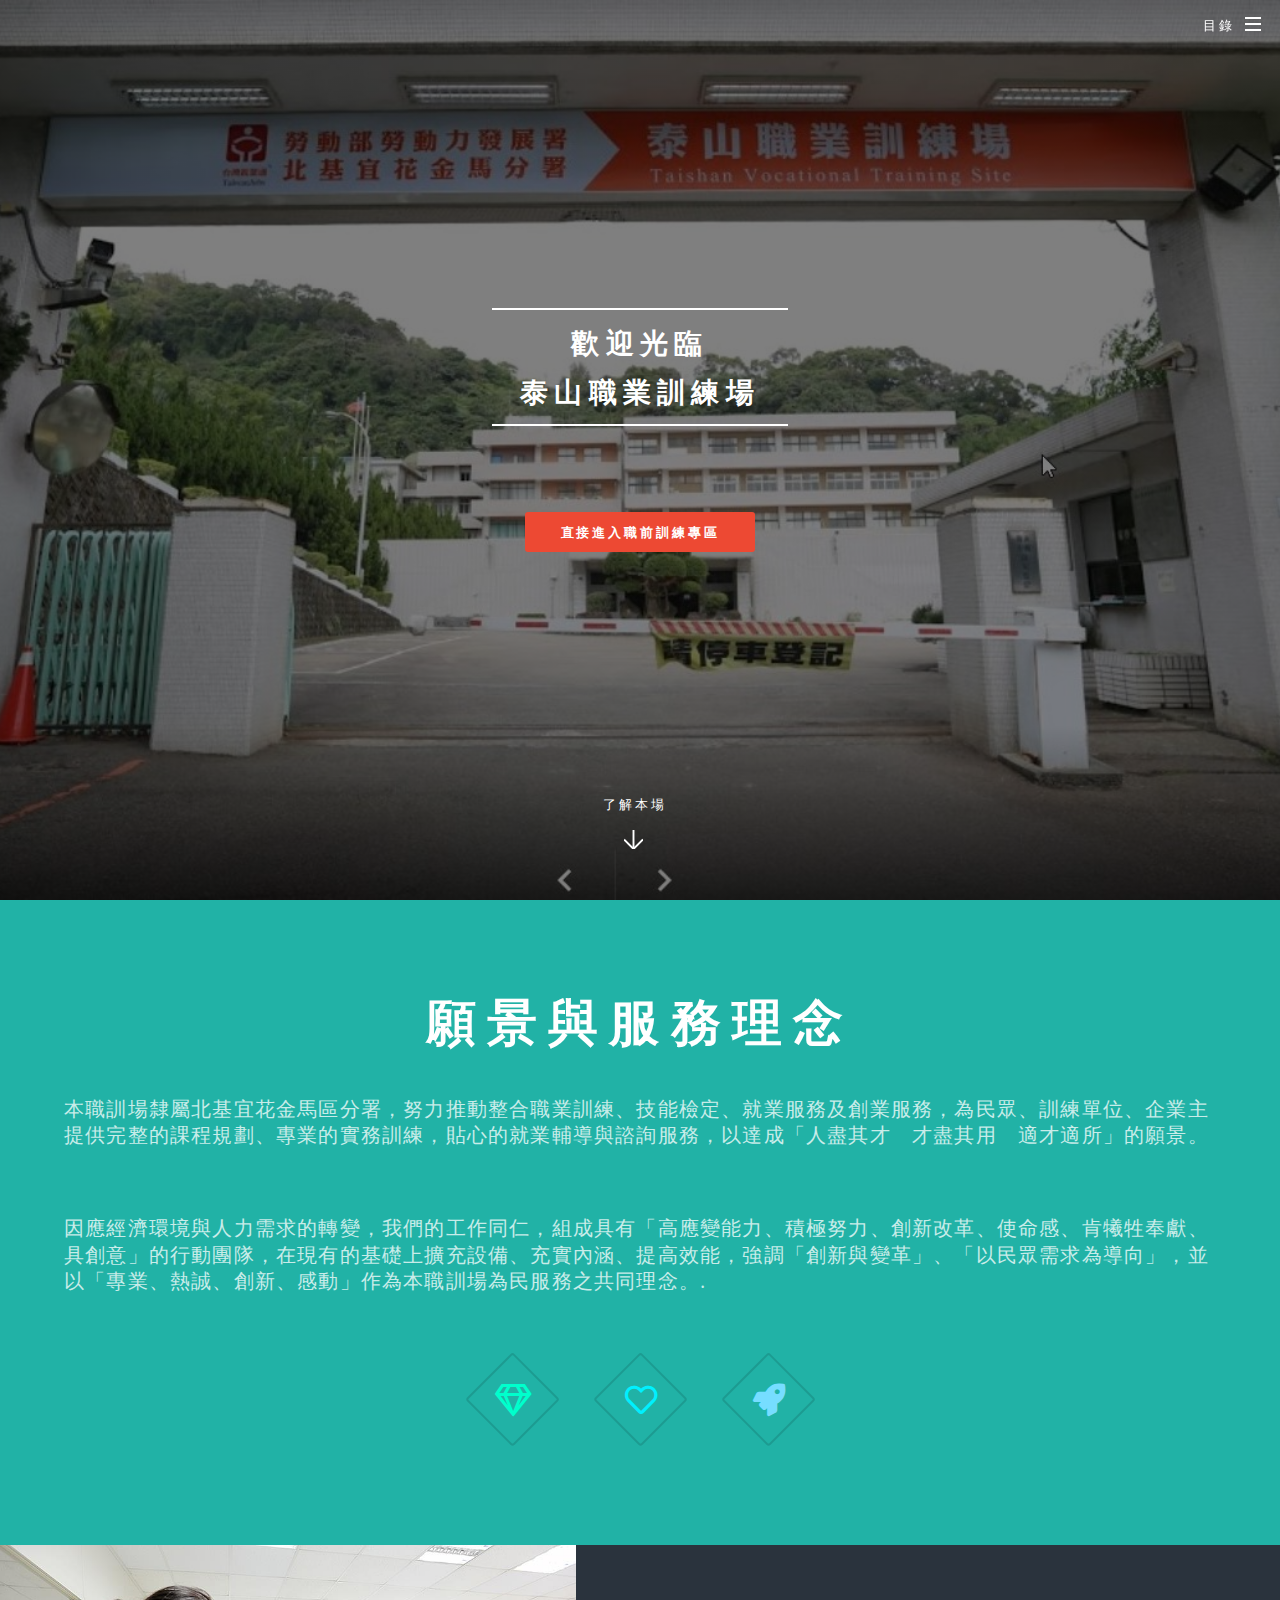
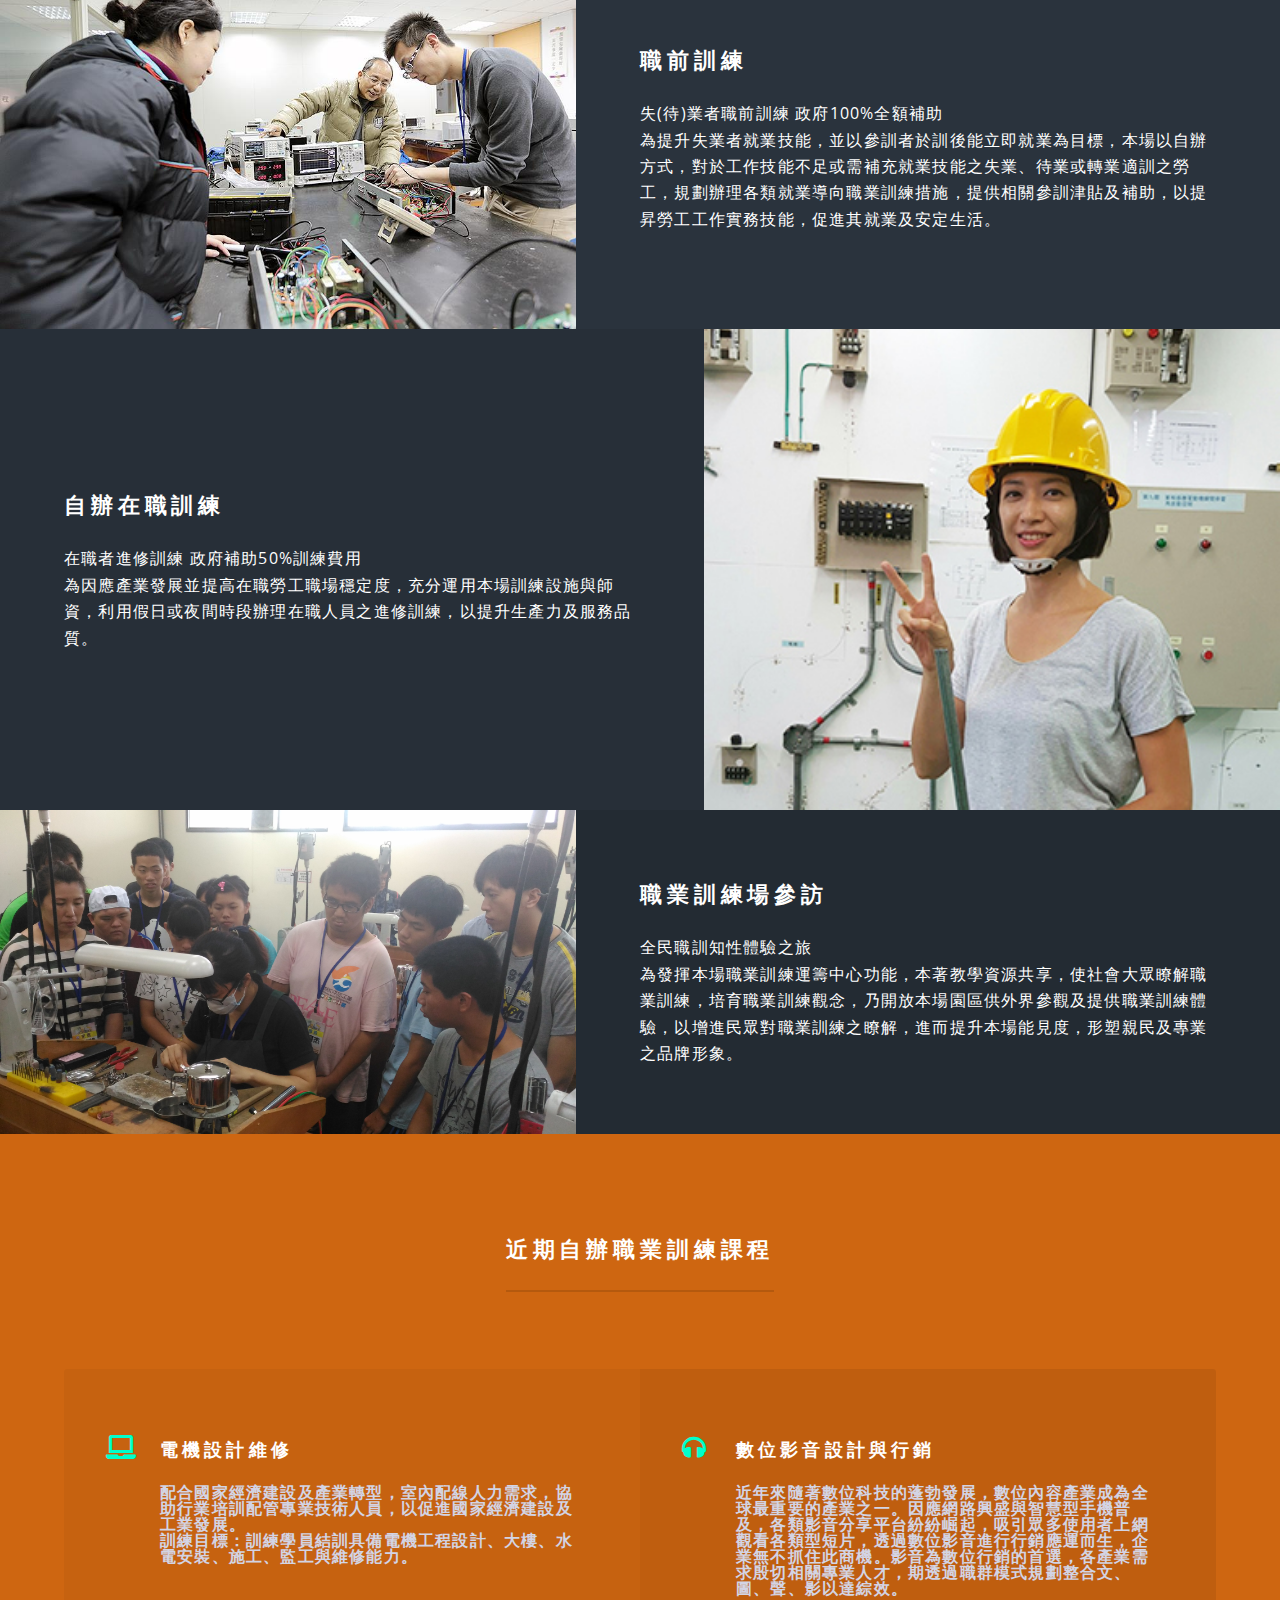
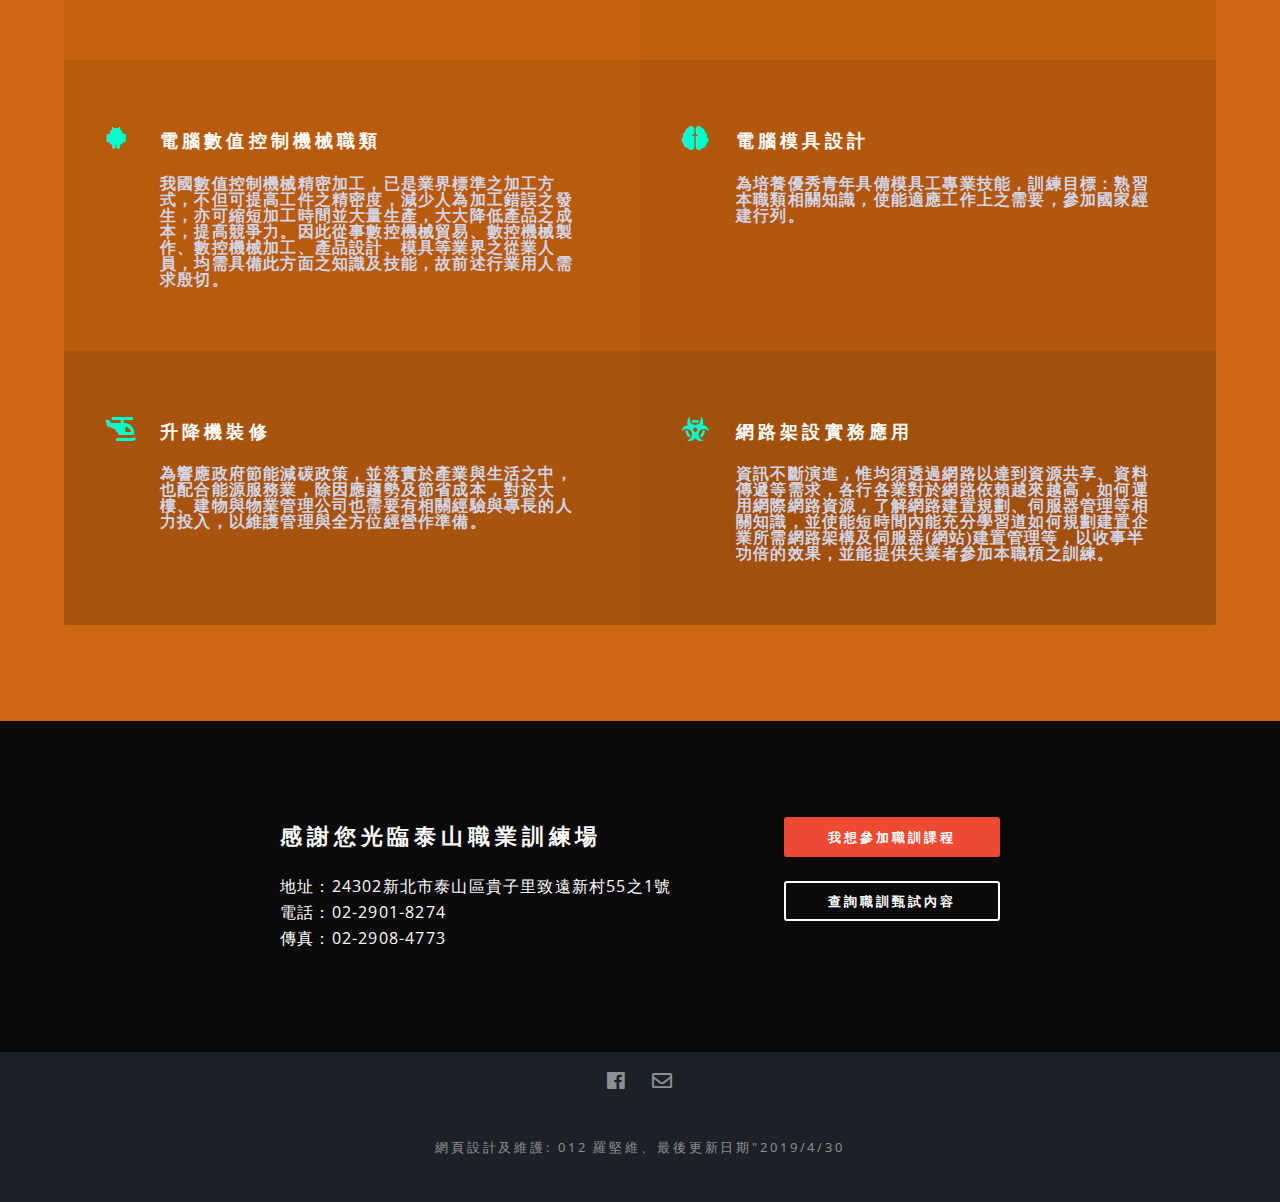
==== index.html @ 3478c95d "首次上傳" ====
<!DOCTYPE HTML>
<!--
	Spectral by HTML5 UP
	html5up.net | @ajlkn
	Free for personal and commercial use under the CCA 3.0 license (html5up.net/license)
-->
<html>
	<head>
		<title>泰山職業訓練場</title>
		<meta charset="utf-8" />
		<meta name="viewport" content="width=device-width, initial-scale=1, user-scalable=no" />
		<link rel="stylesheet" href="assets/css/main.css" />
		<noscript><link rel="stylesheet" href="assets/css/noscript.css" /></noscript>
	</head>
	<body class="landing is-preload">

		<!-- Page Wrapper -->
			<div id="page-wrapper">

				<!-- Header -->
					<header id="header" class="alt">
						
						<h1><a href="index.html"><img src="./images/home.ico" width="20px">回首頁</a></h1>
						<nav id="nav">
							<ul>
								<li class="special">
									<a href="#menu" class="menuToggle"><span>目錄</span></a>
									<div id="menu">
										<ul>
											<li><a href="index.html">回首頁</a></li>
											<li><a href="generic.html">職前訓練專區</a></li>
											<li><a href="generic1.html">在職訓練專區</a></li>
											<li><a href="generic2.html">甄選試題專區</a></li>
											<!--<li><a href="generic3.html">職業訓練場參訪</a></li>
											 
										    <li><a href="#">Log In</a></li>  -->
										</ul>
									</div>
								</li>
							</ul>
						</nav>
					</header>

				<!-- Banner -->
					<section id="banner">
						<div class="inner">
							<h2>歡迎光臨<br>泰山職業訓練場</h2>
							<p>      <br />
							<!-- site template freebie<br /> 
							crafted by <a href="http://html5up.net">HTML5 UP</a>.</p>-->
							<ul class="actions special">
								<li><a href="generic.html" class="button primary">直接進入職前訓練專區</a></li>
							</ul>
						</div>
						<a href="#one" class="more scrolly">了解本場</a>
					</section>

				<!-- One -->
					<section id="one" class="wrapper style1 special">
						<div class="inner">
							<header class="major">
								<h1 style="font-size: 50px">願景與服務理念</h1>
								<p style="text-align: left ;font-size: 20px">本職訓場隸屬北基宜花金馬區分署，努力推動整合職業訓練、技能檢定、就業服務及創業服務，為民眾、訓練單位、企業主提供完整的課程規劃、專業的實務訓練，貼心的就業輔導與諮詢服務，以達成「人盡其才　才盡其用　適才適所」的願景。</p><br>
								<p style="text-align: left;font-size: 20px">
								因應經濟環境與人力需求的轉變，我們的工作同仁，組成具有「高應變能力、積極努力、創新改革、使命感、肯犧牲奉獻、具創意」的行動團隊，在現有的基礎上擴充設備、充實內涵、提高效能，強調「創新與變革」、「以民眾需求為導向」，並以「專業、熱誠、創新、感動」作為本職訓場為民服務之共同理念。.</p>
							</header>
							<ul class="icons major">
								<li><span class="icon far fa-gem major style1"><span class="label">Lorem</span></span></li>
								<li><span class="icon far fa-heart major style2"><span class="label">Ipsum</span></span></li>
								<li><span class="icon fas fa-rocket major style3"><span class="label">Dolor</span></span></li>
							</ul>
						</div>
					</section>

				<!-- Two -->
					<section id="two" class="wrapper alt style2">
						<section class="spotlight">
							<div class="image"><img src="images/pic01.jpg" alt="" /></div><div class="content">
								<h2>職前訓練</h2>
								<p>失(待)業者職前訓練 政府100%全額補助<br>為提升失業者就業技能，並以參訓者於訓後能立即就業為目標，本場以自辦方式，對於工作技能不足或需補充就業技能之失業、待業或轉業適訓之勞工，規劃辦理各類就業導向職業訓練措施，提供相關參訓津貼及補助，以提昇勞工工作實務技能，促進其就業及安定生活。</p>
							</div>
						</section>
						<section class="spotlight">
							<div class="image"><img src="images/pic02.jpg"  alt="" /></div><div class="content">
								<h2>自辦在職訓練</h2>
								<p>在職者進修訓練 政府補助50%訓練費用<br>為因應產業發展並提高在職勞工職場穩定度，充分運用本場訓練設施與師資，利用假日或夜間時段辦理在職人員之進修訓練，以提升生產力及服務品質。</p>
							</div>
						</section>
						<section class="spotlight">
							<div class="image"><img src="images/pic03.jpg" alt="" /></div><div class="content">
								<h2>職業訓練場參訪</h2>
								<p>全民職訓知性體驗之旅<br>為發揮本場職業訓練運籌中心功能，本著教學資源共享，使社會大眾瞭解職業訓練，培育職業訓練觀念，乃開放本場園區供外界參觀及提供職業訓練體驗，以增進民眾對職業訓練之瞭解，進而提升本場能見度，形塑親民及專業之品牌形象。</p>
							</div>
						</section>
					</section>

				<!-- Three -->
					<section id="three" class="wrapper style3 special">
						<div class="inner">
							<header class="major">
								<h2>近期自辦職業訓練課程</h2>
								<!--<p></p>-->
							</header>
							<ul class="features">
								<li class="icon fas fa-laptop">
									<h3>電機設計維修</h3>
									<p>配合國家經濟建設及產業轉型，室內配線人力需求，協助行業培訓配管專業技術人員，以促進國家經濟建設及工業發展。<br>訓練目標：訓練學員結訓具備電機工程設計、大樓、水電安裝、施工、監工與維修能力。</p>
								</li>
								<li class="icon fas fa-headphones">
									<h3>數位影音設計與行銷</h3>
									<p>近年來隨著數位科技的蓬勃發展，數位內容產業成為全球最重要的產業之一。因應網路興盛與智慧型手機普及，各類影音分享平台紛紛崛起，吸引眾多使用者上網觀看各類型短片，透過數位影音進行行銷應運而生，企業無不抓住此商機。影音為數位行銷的首選，各產業需求殷切相關專業人才，期透過職群模式規劃整合文、圖、聲、影以達綜效。</p>
								</li>
								<li class="icon fas fa-android">
									<h3>電腦數值控制機械職類</h3>
									<p>我國數值控制機械精密加工，已是業界標準之加工方式，不但可提高工件之精密度，減少人為加工錯誤之發生，亦可縮短加工時間並大量生產，大大降低產品之成本，提高競爭力。因此從事數控機械貿易、數控機械製作、數控機械加工、產品設計、模具等業界之從業人員，均需具備此方面之知識及技能，故前述行業用人需求殷切。</p>
								</li>
								<li class="icon fas fa-brain">
									<h3>電腦模具設計</h3>
									<p>為培養優秀青年具備模具工專業技能，訓練目標：熟習本職類相關知識，使能適應工作上之需要，參加國家經建行列。</p>
								</li>
								<li class="icon fa fa-helicopter">
									<h3>升降機裝修</h3>
									<p>為響應政府節能減碳政策，並落實於產業與生活之中，也配合能源服務業，除因應趨勢及節省成本，對於大樓、建物與物業管理公司也需要有相關經驗與專長的人力投入，以維護管理與全方位經營作準備。</p>
								</li>
								<li class="icon fa fa-biohazard">
									<h3>網路架設實務應用</h3>
									<p>資訊不斷演進，惟均須透過網路以達到資源共享、資料傳遞等需求，各行各業對於網路依賴越來越高，如何運用網際網路資源，了解網路建置規劃、伺服器管理等相關知識，並使能短時間內能充分學習道如何規劃建置企業所需網路架構及伺服器(網站)建置管理等，以收事半功倍的效果，並能提供失業者參加本職頪之訓練。</p>							
								</li>
							</ul>
						</div>
					</section>

				<!-- CTA -->
					<section id="cta" class="wrapper style4">
						<div class="inner">
							<header>
								<h2>感謝您光臨泰山職業訓練場</h2>
								<p>地址：24302新北市泰山區貴子里致遠新村55之1號
									<BR>電話：02-2901-8274
									<BR>傳真：02-2908-4773</p>
							</header>
							<ul class="actions stacked">
								<li><a href="generic.html" class="button fit primary">我想參加職訓課程</a></li>
								<li><a href="generic1.html" class="button fit">查詢職訓甄試內容</a></li>
							</ul>
						</div>
					</section>

				<!-- Footer -->
					<footer id="footer">
						<ul class="icons">
							
							<li><a href="https://www.facebook.com/tsvts/" class="icon fab fa-facebook"><span class="label">Facebook</span></a></li>
						<!--
							<li><a href="#" class="icon fab fa-twitter"><span class="label">Twitter</span></a></li>
							<li><a href="#" class="icon fab fa-instagram"><span class="label">Instagram</span></a></li>
							<li><a href="#" class="icon fab fa-dribbble"><span class="label">Dribbble</span></a></li>
						 -->
						 	<li><a href="#" class="icon far fa-envelope"><span class="label">Email</span></a></li>
						</ul>
						<ul class="copyright">
							<li>網頁設計及維護: 012 羅堅維、最後更新日期"2019/4/30</a></li>
						</ul>
					</footer>

			</div>

		<!-- Scripts -->
			<script src="assets/js/jquery.min.js"></script>
			<script src="assets/js/jquery.scrollex.min.js"></script>
			<script src="assets/js/jquery.scrolly.min.js"></script>
			<script src="assets/js/browser.min.js"></script>
			<script src="assets/js/breakpoints.min.js"></script>
			<script src="assets/js/util.js"></script>
			<script src="assets/js/main.js"></script>

	</body>
</html>
---- assets/css/main.css ----
@import url(font-awesome.min.css);
@import url("https://fonts.googleapis.com/css?family=Open+Sans:400,400italic,600,600italic,800,800italic");

/*
	Spectral by HTML5 UP
	html5up.net | @ajlkn
	Free for personal and commercial use under the CCA 3.0 license (html5up.net/license)
*/

html, body, div, span, applet, object,
iframe, h1, h2, h3, h4, h5, h6, p, blockquote,
pre, a, abbr, acronym, address, big, cite,
code, del, dfn, em, img, ins, kbd, q, s, samp,
small, strike, strong, sub, sup, tt, var, b,
u, i, center, dl, dt, dd, ol, ul, li, fieldset,
form, label, legend, table, caption, tbody,
tfoot, thead, tr, th, td, article, aside,
canvas, details, embed, figure, figcaption,
footer, header, hgroup, menu, nav, output, ruby,
section, summary, time, mark, audio, video {
	margin: 0;
	padding: 0;
	border: 0;
	font-size: 100%;
	font: inherit;
	vertical-align: baseline;}

article, aside, details, figcaption, figure,
footer, header, hgroup, menu, nav, section {
	display: block;}

body {
	line-height: 1;
}

ol, ul {
	list-style: none;
}

blockquote, q {
	quotes: none;
}

	blockquote:before, blockquote:after, q:before, q:after {
		content: '';
		content: none;
	}

table {
	border-collapse: collapse;
	border-spacing: 0;
}

body {
	-webkit-text-size-adjust: none;
}

mark {
	background-color: transparent;
	color: inherit;
}

input::-moz-focus-inner {
	border: 0;
	padding: 0;
}

input, select, textarea {
	-moz-appearance: none;
	-webkit-appearance: none;
	-ms-appearance: none;
	appearance: none;
}

/* Basic */

	@-ms-viewport {
		width: device-width;
	}

	html {
		box-sizing: border-box;
	}

	*, *:before, *:after {
		box-sizing: inherit;
	}

	body {
		background: #0a0a0a;
	}

		body.is-preload *, body.is-preload *:before, body.is-preload *:after {
			-moz-animation: none !important;
			-webkit-animation: none !important;
			-ms-animation: none !important;
			animation: none !important;
			-moz-transition: none !important;
			-webkit-transition: none !important;
			-ms-transition: none !important;
			transition: none !important;
		}

	body, input, select, textarea {
		color: #fff;
		font-family: "Open Sans", Helvetica, sans-serif;
		font-size: 15pt;
		font-weight: 400;
		letter-spacing: 0.075em;
		line-height: 1.65em;
	}

		@media screen and (max-width: 1680px) {

			body, input, select, textarea {
				font-size: 13pt;
			}

		}

		@media screen and (max-width: 1280px) {

			body, input, select, textarea {
				font-size: 12pt;
			}

		}

		@media screen and (max-width: 736px) {

			body, input, select, textarea {
				font-size: 11pt;
				letter-spacing: 0.0375em;
			}

		}

	a {
		-moz-transition: color 0.2s ease, border-bottom-color 0.2s ease;
		-webkit-transition: color 0.2s ease, border-bottom-color 0.2s ease;
		-ms-transition: color 0.2s ease, border-bottom-color 0.2s ease;
		transition: color 0.2s ease, border-bottom-color 0.2s ease;
		border-bottom: dotted 1px;
		color: inherit;
		text-decoration: none;
	}

		a:hover {
			border-bottom-color: transparent;
		}

	strong, b {
		color: #fff;
		font-weight: 600;
	}

	em, i {
		font-style: italic;
	}

	p {
		margin: 0 0 2em 0;
	}

	h1, h2, h3, h4, h5, h6 {
		color: #fff;
		font-weight: 800;
		letter-spacing: 0.225em;
		line-height: 1em;
		margin: 0 0 1em 0;
		text-transform: uppercase;
	}

		h1 a, h2 a, h3 a, h4 a, h5 a, h6 a {
			color: inherit;
			text-decoration: none;
		}

	h2 {
		font-size: 1.35em;
		line-height: 1.75em;
	}

		@media screen and (max-width: 736px) {

			h2 {
				font-size: 1.1em;
				line-height: 1.65em;
			}

		}

	h3 {
		font-size: 1.15em;
		line-height: 1.75em;
	}

		@media screen and (max-width: 736px) {

			h3 {
				font-size: 1em;
				line-height: 1.65em;
			}

		}

	h4 {
		font-size: 1em;
		line-height: 1.5em;
	}

	h5 {
		font-size: 0.8em;
		line-height: 1.5em;
	}

	h6 {
		font-size: 0.7em;
		line-height: 1.5em;
	}

	sub {
		font-size: 0.8em;
		position: relative;
		top: 0.5em;
	}

	sup {
		font-size: 0.8em;
		position: relative;
		top: -0.5em;
	}

	hr {
		border: 0;
		border-bottom: solid 2px #fff;
		margin: 3em 0;
	}

		hr.major {
			margin: 4.5em 0;
		}

	blockquote {
		border-left: solid 4px #fff;
		font-style: italic;
		margin: 0 0 2em 0;
		padding: 0.5em 0 0.5em 2em;
	}

	code {
		background: rgba(144, 144, 144, 0.25);
		border-radius: 3px;
		font-family: "Courier New", monospace;
		font-size: 0.9em;
		letter-spacing: 0;
		margin: 0 0.25em;
		padding: 0.25em 0.65em;
	}

	pre {
		-webkit-overflow-scrolling: touch;
		font-family: "Courier New", monospace;
		font-size: 0.9em;
		margin: 0 0 2em 0;
	}

		pre code {
			display: block;
			line-height: 1.75em;
			padding: 1em 1.5em;
			overflow-x: auto;
		}

	.align-left {
		text-align: left;
	}

	.align-center {
		text-align: center;
	}

	.align-right {
		text-align: right;
	}

/* Row */

	.row {
		display: flex;
		flex-wrap: wrap;
		box-sizing: border-box;
		align-items: stretch;
	}

		.row > * {
			box-sizing: border-box;
		}

		.row.gtr-uniform > * > :last-child {
			margin-bottom: 0;
		}

		.row.aln-left {
			justify-content: flex-start;
		}

		.row.aln-center {
			justify-content: center;
		}

		.row.aln-right {
			justify-content: flex-end;
		}

		.row.aln-top {
			align-items: flex-start;
		}

		.row.aln-middle {
			align-items: center;
		}

		.row.aln-bottom {
			align-items: flex-end;
		}

		.row > .imp {
			order: -1;
		}

		.row > .col-1 {
			width: 8.3333333333%;
		}

		.row > .off-1 {
			margin-left: 8.3333333333%;
		}

		.row > .col-2 {
			width: 16.6666666667%;
		}

		.row > .off-2 {
			margin-left: 16.6666666667%;
		}

		.row > .col-3 {
			width: 25%;
		}

		.row > .off-3 {
			margin-left: 25%;
		}

		.row > .col-4 {
			width: 33.3333333333%;
		}

		.row > .off-4 {
			margin-left: 33.3333333333%;
		}

		.row > .col-5 {
			width: 41.6666666667%;
		}

		.row > .off-5 {
			margin-left: 41.6666666667%;
		}

		.row > .col-6 {
			width: 50%;
		}

		.row > .off-6 {
			margin-left: 50%;
		}

		.row > .col-7 {
			width: 58.3333333333%;
		}

		.row > .off-7 {
			margin-left: 58.3333333333%;
		}

		.row > .col-8 {
			width: 66.6666666667%;
		}

		.row > .off-8 {
			margin-left: 66.6666666667%;
		}

		.row > .col-9 {
			width: 75%;
		}

		.row > .off-9 {
			margin-left: 75%;
		}

		.row > .col-10 {
			width: 83.3333333333%;
		}

		.row > .off-10 {
			margin-left: 83.3333333333%;
		}

		.row > .col-11 {
			width: 91.6666666667%;
		}

		.row > .off-11 {
			margin-left: 91.6666666667%;
		}

		.row > .col-12 {
			width: 100%;
		}

		.row > .off-12 {
			margin-left: 100%;
		}

		.row.gtr-0 {
			margin-top: 0;
			margin-left: 0em;
		}

			.row.gtr-0 > * {
				padding: 0 0 0 0em;
			}

			.row.gtr-0.gtr-uniform {
				margin-top: 0em;
			}

				.row.gtr-0.gtr-uniform > * {
					padding-top: 0em;
				}

		.row.gtr-25 {
			margin-top: 0;
			margin-left: -0.375em;
		}

			.row.gtr-25 > * {
				padding: 0 0 0 0.375em;
			}

			.row.gtr-25.gtr-uniform {
				margin-top: -0.375em;
			}

				.row.gtr-25.gtr-uniform > * {
					padding-top: 0.375em;
				}

		.row.gtr-50 {
			margin-top: 0;
			margin-left: -0.75em;
		}

			.row.gtr-50 > * {
				padding: 0 0 0 0.75em;
			}

			.row.gtr-50.gtr-uniform {
				margin-top: -0.75em;
			}

				.row.gtr-50.gtr-uniform > * {
					padding-top: 0.75em;
				}

		.row {
			margin-top: 0;
			margin-left: -1.5em;
		}

			.row > * {
				padding: 0 0 0 1.5em;
			}

			.row.gtr-uniform {
				margin-top: -1.5em;
			}

				.row.gtr-uniform > * {
					padding-top: 1.5em;
				}

		.row.gtr-150 {
			margin-top: 0;
			margin-left: -2.25em;
		}

			.row.gtr-150 > * {
				padding: 0 0 0 2.25em;
			}

			.row.gtr-150.gtr-uniform {
				margin-top: -2.25em;
			}

				.row.gtr-150.gtr-uniform > * {
					padding-top: 2.25em;
				}

		.row.gtr-200 {
			margin-top: 0;
			margin-left: -3em;
		}

			.row.gtr-200 > * {
				padding: 0 0 0 3em;
			}

			.row.gtr-200.gtr-uniform {
				margin-top: -3em;
			}

				.row.gtr-200.gtr-uniform > * {
					padding-top: 3em;
				}

		@media screen and (max-width: 1680px) {

			.row {
				display: flex;
				flex-wrap: wrap;
				box-sizing: border-box;
				align-items: stretch;
			}

				.row > * {
					box-sizing: border-box;
				}

				.row.gtr-uniform > * > :last-child {
					margin-bottom: 0;
				}

				.row.aln-left {
					justify-content: flex-start;
				}

				.row.aln-center {
					justify-content: center;
				}

				.row.aln-right {
					justify-content: flex-end;
				}

				.row.aln-top {
					align-items: flex-start;
				}

				.row.aln-middle {
					align-items: center;
				}

				.row.aln-bottom {
					align-items: flex-end;
				}

				.row > .imp-xlarge {
					order: -1;
				}

				.row > .col-1-xlarge {
					width: 8.3333333333%;
				}

				.row > .off-1-xlarge {
					margin-left: 8.3333333333%;
				}

				.row > .col-2-xlarge {
					width: 16.6666666667%;
				}

				.row > .off-2-xlarge {
					margin-left: 16.6666666667%;
				}

				.row > .col-3-xlarge {
					width: 25%;
				}

				.row > .off-3-xlarge {
					margin-left: 25%;
				}

				.row > .col-4-xlarge {
					width: 33.3333333333%;
				}

				.row > .off-4-xlarge {
					margin-left: 33.3333333333%;
				}

				.row > .col-5-xlarge {
					width: 41.6666666667%;
				}

				.row > .off-5-xlarge {
					margin-left: 41.6666666667%;
				}

				.row > .col-6-xlarge {
					width: 50%;
				}

				.row > .off-6-xlarge {
					margin-left: 50%;
				}

				.row > .col-7-xlarge {
					width: 58.3333333333%;
				}

				.row > .off-7-xlarge {
					margin-left: 58.3333333333%;
				}

				.row > .col-8-xlarge {
					width: 66.6666666667%;
				}

				.row > .off-8-xlarge {
					margin-left: 66.6666666667%;
				}

				.row > .col-9-xlarge {
					width: 75%;
				}

				.row > .off-9-xlarge {
					margin-left: 75%;
				}

				.row > .col-10-xlarge {
					width: 83.3333333333%;
				}

				.row > .off-10-xlarge {
					margin-left: 83.3333333333%;
				}

				.row > .col-11-xlarge {
					width: 91.6666666667%;
				}

				.row > .off-11-xlarge {
					margin-left: 91.6666666667%;
				}

				.row > .col-12-xlarge {
					width: 100%;
				}

				.row > .off-12-xlarge {
					margin-left: 100%;
				}

				.row.gtr-0 {
					margin-top: 0;
					margin-left: 0em;
				}

					.row.gtr-0 > * {
						padding: 0 0 0 0em;
					}

					.row.gtr-0.gtr-uniform {
						margin-top: 0em;
					}

						.row.gtr-0.gtr-uniform > * {
							padding-top: 0em;
						}

				.row.gtr-25 {
					margin-top: 0;
					margin-left: -0.375em;
				}

					.row.gtr-25 > * {
						padding: 0 0 0 0.375em;
					}

					.row.gtr-25.gtr-uniform {
						margin-top: -0.375em;
					}

						.row.gtr-25.gtr-uniform > * {
							padding-top: 0.375em;
						}

				.row.gtr-50 {
					margin-top: 0;
					margin-left: -0.75em;
				}

					.row.gtr-50 > * {
						padding: 0 0 0 0.75em;
					}

					.row.gtr-50.gtr-uniform {
						margin-top: -0.75em;
					}

						.row.gtr-50.gtr-uniform > * {
							padding-top: 0.75em;
						}

				.row {
					margin-top: 0;
					margin-left: -1.5em;
				}

					.row > * {
						padding: 0 0 0 1.5em;
					}

					.row.gtr-uniform {
						margin-top: -1.5em;
					}

						.row.gtr-uniform > * {
							padding-top: 1.5em;
						}

				.row.gtr-150 {
					margin-top: 0;
					margin-left: -2.25em;
				}

					.row.gtr-150 > * {
						padding: 0 0 0 2.25em;
					}

					.row.gtr-150.gtr-uniform {
						margin-top: -2.25em;
					}

						.row.gtr-150.gtr-uniform > * {
							padding-top: 2.25em;
						}

				.row.gtr-200 {
					margin-top: 0;
					margin-left: -3em;
				}

					.row.gtr-200 > * {
						padding: 0 0 0 3em;
					}

					.row.gtr-200.gtr-uniform {
						margin-top: -3em;
					}

						.row.gtr-200.gtr-uniform > * {
							padding-top: 3em;
						}

		}

		@media screen and (max-width: 1280px) {

			.row {
				display: flex;
				flex-wrap: wrap;
				box-sizing: border-box;
				align-items: stretch;
			}

				.row > * {
					box-sizing: border-box;
				}

				.row.gtr-uniform > * > :last-child {
					margin-bottom: 0;
				}

				.row.aln-left {
					justify-content: flex-start;
				}

				.row.aln-center {
					justify-content: center;
				}

				.row.aln-right {
					justify-content: flex-end;
				}

				.row.aln-top {
					align-items: flex-start;
				}

				.row.aln-middle {
					align-items: center;
				}

				.row.aln-bottom {
					align-items: flex-end;
				}

				.row > .imp-large {
					order: -1;
				}

				.row > .col-1-large {
					width: 8.3333333333%;
				}

				.row > .off-1-large {
					margin-left: 8.3333333333%;
				}

				.row > .col-2-large {
					width: 16.6666666667%;
				}

				.row > .off-2-large {
					margin-left: 16.6666666667%;
				}

				.row > .col-3-large {
					width: 25%;
				}

				.row > .off-3-large {
					margin-left: 25%;
				}

				.row > .col-4-large {
					width: 33.3333333333%;
				}

				.row > .off-4-large {
					margin-left: 33.3333333333%;
				}

				.row > .col-5-large {
					width: 41.6666666667%;
				}

				.row > .off-5-large {
					margin-left: 41.6666666667%;
				}

				.row > .col-6-large {
					width: 50%;
				}

				.row > .off-6-large {
					margin-left: 50%;
				}

				.row > .col-7-large {
					width: 58.3333333333%;
				}

				.row > .off-7-large {
					margin-left: 58.3333333333%;
				}

				.row > .col-8-large {
					width: 66.6666666667%;
				}

				.row > .off-8-large {
					margin-left: 66.6666666667%;
				}

				.row > .col-9-large {
					width: 75%;
				}

				.row > .off-9-large {
					margin-left: 75%;
				}

				.row > .col-10-large {
					width: 83.3333333333%;
				}

				.row > .off-10-large {
					margin-left: 83.3333333333%;
				}

				.row > .col-11-large {
					width: 91.6666666667%;
				}

				.row > .off-11-large {
					margin-left: 91.6666666667%;
				}

				.row > .col-12-large {
					width: 100%;
				}

				.row > .off-12-large {
					margin-left: 100%;
				}

				.row.gtr-0 {
					margin-top: 0;
					margin-left: 0em;
				}

					.row.gtr-0 > * {
						padding: 0 0 0 0em;
					}

					.row.gtr-0.gtr-uniform {
						margin-top: 0em;
					}

						.row.gtr-0.gtr-uniform > * {
							padding-top: 0em;
						}

				.row.gtr-25 {
					margin-top: 0;
					margin-left: -0.375em;
				}

					.row.gtr-25 > * {
						padding: 0 0 0 0.375em;
					}

					.row.gtr-25.gtr-uniform {
						margin-top: -0.375em;
					}

						.row.gtr-25.gtr-uniform > * {
							padding-top: 0.375em;
						}

				.row.gtr-50 {
					margin-top: 0;
					margin-left: -0.75em;
				}

					.row.gtr-50 > * {
						padding: 0 0 0 0.75em;
					}

					.row.gtr-50.gtr-uniform {
						margin-top: -0.75em;
					}

						.row.gtr-50.gtr-uniform > * {
							padding-top: 0.75em;
						}

				.row {
					margin-top: 0;
					margin-left: -1.5em;
				}

					.row > * {
						padding: 0 0 0 1.5em;
					}

					.row.gtr-uniform {
						margin-top: -1.5em;
					}

						.row.gtr-uniform > * {
							padding-top: 1.5em;
						}

				.row.gtr-150 {
					margin-top: 0;
					margin-left: -2.25em;
				}

					.row.gtr-150 > * {
						padding: 0 0 0 2.25em;
					}

					.row.gtr-150.gtr-uniform {
						margin-top: -2.25em;
					}

						.row.gtr-150.gtr-uniform > * {
							padding-top: 2.25em;
						}

				.row.gtr-200 {
					margin-top: 0;
					margin-left: -3em;
				}

					.row.gtr-200 > * {
						padding: 0 0 0 3em;
					}

					.row.gtr-200.gtr-uniform {
						margin-top: -3em;
					}

						.row.gtr-200.gtr-uniform > * {
							padding-top: 3em;
						}

		}

		@media screen and (max-width: 980px) {

			.row {
				display: flex;
				flex-wrap: wrap;
				box-sizing: border-box;
				align-items: stretch;
			}

				.row > * {
					box-sizing: border-box;
				}

				.row.gtr-uniform > * > :last-child {
					margin-bottom: 0;
				}

				.row.aln-left {
					justify-content: flex-start;
				}

				.row.aln-center {
					justify-content: center;
				}

				.row.aln-right {
					justify-content: flex-end;
				}

				.row.aln-top {
					align-items: flex-start;
				}

				.row.aln-middle {
					align-items: center;
				}

				.row.aln-bottom {
					align-items: flex-end;
				}

				.row > .imp-medium {
					order: -1;
				}

				.row > .col-1-medium {
					width: 8.3333333333%;
				}

				.row > .off-1-medium {
					margin-left: 8.3333333333%;
				}

				.row > .col-2-medium {
					width: 16.6666666667%;
				}

				.row > .off-2-medium {
					margin-left: 16.6666666667%;
				}

				.row > .col-3-medium {
					width: 25%;
				}

				.row > .off-3-medium {
					margin-left: 25%;
				}

				.row > .col-4-medium {
					width: 33.3333333333%;
				}

				.row > .off-4-medium {
					margin-left: 33.3333333333%;
				}

				.row > .col-5-medium {
					width: 41.6666666667%;
				}

				.row > .off-5-medium {
					margin-left: 41.6666666667%;
				}

				.row > .col-6-medium {
					width: 50%;
				}

				.row > .off-6-medium {
					margin-left: 50%;
				}

				.row > .col-7-medium {
					width: 58.3333333333%;
				}

				.row > .off-7-medium {
					margin-left: 58.3333333333%;
				}

				.row > .col-8-medium {
					width: 66.6666666667%;
				}

				.row > .off-8-medium {
					margin-left: 66.6666666667%;
				}

				.row > .col-9-medium {
					width: 75%;
				}

				.row > .off-9-medium {
					margin-left: 75%;
				}

				.row > .col-10-medium {
					width: 83.3333333333%;
				}

				.row > .off-10-medium {
					margin-left: 83.3333333333%;
				}

				.row > .col-11-medium {
					width: 91.6666666667%;
				}

				.row > .off-11-medium {
					margin-left: 91.6666666667%;
				}

				.row > .col-12-medium {
					width: 100%;
				}

				.row > .off-12-medium {
					margin-left: 100%;
				}

				.row.gtr-0 {
					margin-top: 0;
					margin-left: 0em;
				}

					.row.gtr-0 > * {
						padding: 0 0 0 0em;
					}

					.row.gtr-0.gtr-uniform {
						margin-top: 0em;
					}

						.row.gtr-0.gtr-uniform > * {
							padding-top: 0em;
						}

				.row.gtr-25 {
					margin-top: 0;
					margin-left: -0.375em;
				}

					.row.gtr-25 > * {
						padding: 0 0 0 0.375em;
					}

					.row.gtr-25.gtr-uniform {
						margin-top: -0.375em;
					}

						.row.gtr-25.gtr-uniform > * {
							padding-top: 0.375em;
						}

				.row.gtr-50 {
					margin-top: 0;
					margin-left: -0.75em;
				}

					.row.gtr-50 > * {
						padding: 0 0 0 0.75em;
					}

					.row.gtr-50.gtr-uniform {
						margin-top: -0.75em;
					}

						.row.gtr-50.gtr-uniform > * {
							padding-top: 0.75em;
						}

				.row {
					margin-top: 0;
					margin-left: -1.5em;
				}

					.row > * {
						padding: 0 0 0 1.5em;
					}

					.row.gtr-uniform {
						margin-top: -1.5em;
					}

						.row.gtr-uniform > * {
							padding-top: 1.5em;
						}

				.row.gtr-150 {
					margin-top: 0;
					margin-left: -2.25em;
				}

					.row.gtr-150 > * {
						padding: 0 0 0 2.25em;
					}

					.row.gtr-150.gtr-uniform {
						margin-top: -2.25em;
					}

						.row.gtr-150.gtr-uniform > * {
							padding-top: 2.25em;
						}

				.row.gtr-200 {
					margin-top: 0;
					margin-left: -3em;
				}

					.row.gtr-200 > * {
						padding: 0 0 0 3em;
					}

					.row.gtr-200.gtr-uniform {
						margin-top: -3em;
					}

						.row.gtr-200.gtr-uniform > * {
							padding-top: 3em;
						}

		}

		@media screen and (max-width: 736px) {

			.row {
				display: flex;
				flex-wrap: wrap;
				box-sizing: border-box;
				align-items: stretch;
			}

				.row > * {
					box-sizing: border-box;
				}

				.row.gtr-uniform > * > :last-child {
					margin-bottom: 0;
				}

				.row.aln-left {
					justify-content: flex-start;
				}

				.row.aln-center {
					justify-content: center;
				}

				.row.aln-right {
					justify-content: flex-end;
				}

				.row.aln-top {
					align-items: flex-start;
				}

				.row.aln-middle {
					align-items: center;
				}

				.row.aln-bottom {
					align-items: flex-end;
				}

				.row > .imp-small {
					order: -1;
				}

				.row > .col-1-small {
					width: 8.3333333333%;
				}

				.row > .off-1-small {
					margin-left: 8.3333333333%;
				}

				.row > .col-2-small {
					width: 16.6666666667%;
				}

				.row > .off-2-small {
					margin-left: 16.6666666667%;
				}

				.row > .col-3-small {
					width: 25%;
				}

				.row > .off-3-small {
					margin-left: 25%;
				}

				.row > .col-4-small {
					width: 33.3333333333%;
				}

				.row > .off-4-small {
					margin-left: 33.3333333333%;
				}

				.row > .col-5-small {
					width: 41.6666666667%;
				}

				.row > .off-5-small {
					margin-left: 41.6666666667%;
				}

				.row > .col-6-small {
					width: 50%;
				}

				.row > .off-6-small {
					margin-left: 50%;
				}

				.row > .col-7-small {
					width: 58.3333333333%;
				}

				.row > .off-7-small {
					margin-left: 58.3333333333%;
				}

				.row > .col-8-small {
					width: 66.6666666667%;
				}

				.row > .off-8-small {
					margin-left: 66.6666666667%;
				}

				.row > .col-9-small {
					width: 75%;
				}

				.row > .off-9-small {
					margin-left: 75%;
				}

				.row > .col-10-small {
					width: 83.3333333333%;
				}

				.row > .off-10-small {
					margin-left: 83.3333333333%;
				}

				.row > .col-11-small {
					width: 91.6666666667%;
				}

				.row > .off-11-small {
					margin-left: 91.6666666667%;
				}

				.row > .col-12-small {
					width: 100%;
				}

				.row > .off-12-small {
					margin-left: 100%;
				}

				.row.gtr-0 {
					margin-top: 0;
					margin-left: 0em;
				}

					.row.gtr-0 > * {
						padding: 0 0 0 0em;
					}

					.row.gtr-0.gtr-uniform {
						margin-top: 0em;
					}

						.row.gtr-0.gtr-uniform > * {
							padding-top: 0em;
						}

				.row.gtr-25 {
					margin-top: 0;
					margin-left: -0.375em;
				}

					.row.gtr-25 > * {
						padding: 0 0 0 0.375em;
					}

					.row.gtr-25.gtr-uniform {
						margin-top: -0.375em;
					}

						.row.gtr-25.gtr-uniform > * {
							padding-top: 0.375em;
						}

				.row.gtr-50 {
					margin-top: 0;
					margin-left: -0.75em;
				}

					.row.gtr-50 > * {
						padding: 0 0 0 0.75em;
					}

					.row.gtr-50.gtr-uniform {
						margin-top: -0.75em;
					}

						.row.gtr-50.gtr-uniform > * {
							padding-top: 0.75em;
						}

				.row {
					margin-top: 0;
					margin-left: -1.5em;
				}

					.row > * {
						padding: 0 0 0 1.5em;
					}

					.row.gtr-uniform {
						margin-top: -1.5em;
					}

						.row.gtr-uniform > * {
							padding-top: 1.5em;
						}

				.row.gtr-150 {
					margin-top: 0;
					margin-left: -2.25em;
				}

					.row.gtr-150 > * {
						padding: 0 0 0 2.25em;
					}

					.row.gtr-150.gtr-uniform {
						margin-top: -2.25em;
					}

						.row.gtr-150.gtr-uniform > * {
							padding-top: 2.25em;
						}

				.row.gtr-200 {
					margin-top: 0;
					margin-left: -3em;
				}

					.row.gtr-200 > * {
						padding: 0 0 0 3em;
					}

					.row.gtr-200.gtr-uniform {
						margin-top: -3em;
					}

						.row.gtr-200.gtr-uniform > * {
							padding-top: 3em;
						}

		}

		@media screen and (max-width: 480px) {

			.row {
				display: flex;
				flex-wrap: wrap;
				box-sizing: border-box;
				align-items: stretch;
			}

				.row > * {
					box-sizing: border-box;
				}

				.row.gtr-uniform > * > :last-child {
					margin-bottom: 0;
				}

				.row.aln-left {
					justify-content: flex-start;
				}

				.row.aln-center {
					justify-content: center;
				}

				.row.aln-right {
					justify-content: flex-end;
				}

				.row.aln-top {
					align-items: flex-start;
				}

				.row.aln-middle {
					align-items: center;
				}

				.row.aln-bottom {
					align-items: flex-end;
				}

				.row > .imp-xsmall {
					order: -1;
				}

				.row > .col-1-xsmall {
					width: 8.3333333333%;
				}

				.row > .off-1-xsmall {
					margin-left: 8.3333333333%;
				}

				.row > .col-2-xsmall {
					width: 16.6666666667%;
				}

				.row > .off-2-xsmall {
					margin-left: 16.6666666667%;
				}

				.row > .col-3-xsmall {
					width: 25%;
				}

				.row > .off-3-xsmall {
					margin-left: 25%;
				}

				.row > .col-4-xsmall {
					width: 33.3333333333%;
				}

				.row > .off-4-xsmall {
					margin-left: 33.3333333333%;
				}

				.row > .col-5-xsmall {
					width: 41.6666666667%;
				}

				.row > .off-5-xsmall {
					margin-left: 41.6666666667%;
				}

				.row > .col-6-xsmall {
					width: 50%;
				}

				.row > .off-6-xsmall {
					margin-left: 50%;
				}

				.row > .col-7-xsmall {
					width: 58.3333333333%;
				}

				.row > .off-7-xsmall {
					margin-left: 58.3333333333%;
				}

				.row > .col-8-xsmall {
					width: 66.6666666667%;
				}

				.row > .off-8-xsmall {
					margin-left: 66.6666666667%;
				}

				.row > .col-9-xsmall {
					width: 75%;
				}

				.row > .off-9-xsmall {
					margin-left: 75%;
				}

				.row > .col-10-xsmall {
					width: 83.3333333333%;
				}

				.row > .off-10-xsmall {
					margin-left: 83.3333333333%;
				}

				.row > .col-11-xsmall {
					width: 91.6666666667%;
				}

				.row > .off-11-xsmall {
					margin-left: 91.6666666667%;
				}

				.row > .col-12-xsmall {
					width: 100%;
				}

				.row > .off-12-xsmall {
					margin-left: 100%;
				}

				.row.gtr-0 {
					margin-top: 0;
					margin-left: 0em;
				}

					.row.gtr-0 > * {
						padding: 0 0 0 0em;
					}

					.row.gtr-0.gtr-uniform {
						margin-top: 0em;
					}

						.row.gtr-0.gtr-uniform > * {
							padding-top: 0em;
						}

				.row.gtr-25 {
					margin-top: 0;
					margin-left: -0.375em;
				}

					.row.gtr-25 > * {
						padding: 0 0 0 0.375em;
					}

					.row.gtr-25.gtr-uniform {
						margin-top: -0.375em;
					}

						.row.gtr-25.gtr-uniform > * {
							padding-top: 0.375em;
						}

				.row.gtr-50 {
					margin-top: 0;
					margin-left: -0.75em;
				}

					.row.gtr-50 > * {
						padding: 0 0 0 0.75em;
					}

					.row.gtr-50.gtr-uniform {
						margin-top: -0.75em;
					}

						.row.gtr-50.gtr-uniform > * {
							padding-top: 0.75em;
						}

				.row {
					margin-top: 0;
					margin-left: -1.5em;
				}

					.row > * {
						padding: 0 0 0 1.5em;
					}

					.row.gtr-uniform {
						margin-top: -1.5em;
					}

						.row.gtr-uniform > * {
							padding-top: 1.5em;
						}

				.row.gtr-150 {
					margin-top: 0;
					margin-left: -2.25em;
				}

					.row.gtr-150 > * {
						padding: 0 0 0 2.25em;
					}

					.row.gtr-150.gtr-uniform {
						margin-top: -2.25em;
					}

						.row.gtr-150.gtr-uniform > * {
							padding-top: 2.25em;
						}

				.row.gtr-200 {
					margin-top: 0;
					margin-left: -3em;
				}

					.row.gtr-200 > * {
						padding: 0 0 0 3em;
					}

					.row.gtr-200.gtr-uniform {
						margin-top: -3em;
					}

						.row.gtr-200.gtr-uniform > * {
							padding-top: 3em;
						}

		}

/* Section/Article */

	section.special, article.special {
		text-align: center;
	}

	header p {
		color: rgba(255, 255, 255, 0.5);
		position: relative;
		top: -0.25em;
	}

	header h3 + p {
		font-size: 1.1em;
	}

	header h4 + p,
	header h5 + p,
	header h6 + p {
		font-size: 0.9em;
	}

	header.major {
		margin: 0 0 3.5em 0;
	}

		header.major h2, header.major h3, header.major h4, header.major h5, header.major h6 {
			border-bottom: solid 2px #fff;
			display: inline-block;
			padding-bottom: 1em;
			position: relative;
		}

			header.major h2:after, header.major h3:after, header.major h4:after, header.major h5:after, header.major h6:after {
				content: '';
				display: block;
				height: 1px;
			}

		header.major p {
			color: #fff;
			top: 0;
		}

		@media screen and (max-width: 736px) {

			header.major {
				margin: 0 0 2em 0;
			}

		}

	@media screen and (max-width: 980px) {

		header br {
			display: none;
		}

	}

/* Form */

	form {
		margin: 0 0 2em 0;
	}

	label {
		color: #fff;
		display: block;
		font-size: 0.9em;
		font-weight: 600;
		margin: 0 0 1em 0;
	}

	input[type="text"],
	input[type="password"],
	input[type="email"],
	select,
	textarea {
		-moz-appearance: none;
		-webkit-appearance: none;
		-ms-appearance: none;
		appearance: none;
		background-color: rgba(144, 144, 144, 0.25);
		border-radius: 3px;
		border: none;
		color: inherit;
		display: block;
		outline: 0;
		padding: 0 1em;
		text-decoration: none;
		width: 100%;
	}

		input[type="text"]:invalid,
		input[type="password"]:invalid,
		input[type="email"]:invalid,
		select:invalid,
		textarea:invalid {
			box-shadow: none;
		}

		input[type="text"]:focus,
		input[type="password"]:focus,
		input[type="email"]:focus,
		select:focus,
		textarea:focus {
			box-shadow: 0 0 0 2px #21b2a6;
		}

	select {
		background-size: 1.25em;
		background-repeat: no-repeat;
		background-position: calc(100% - 1em) center;
		height: 2.75em;
		padding-right: 2.75em;
		text-overflow: ellipsis;
	}

		select:focus::-ms-value {
			background-color: transparent;
		}

		select::-ms-expand {
			display: none;
		}

	input[type="text"],
	input[type="password"],
	input[type="email"],
	select {
		height: 2.75em;
	}

	textarea {
		padding: 0.75em 1em;
	}

	input[type="checkbox"],
	input[type="radio"] {
		-moz-appearance: none;
		-webkit-appearance: none;
		-ms-appearance: none;
		appearance: none;
		display: block;
		float: left;
		margin-right: -2em;
		opacity: 0;
		width: 1em;
		z-index: -1;
	}

		input[type="checkbox"] + label,
		input[type="radio"] + label {
			text-decoration: none;
			color: #fff;
			cursor: pointer;
			display: inline-block;
			font-size: 1em;
			font-weight: 400;
			padding-left: 2.4em;
			padding-right: 0.75em;
			position: relative;
		}

			input[type="checkbox"] + label:before,
			input[type="radio"] + label:before {
				-moz-osx-font-smoothing: grayscale;
				-webkit-font-smoothing: antialiased;
				font-family: "Font Awesome 5 Free", "Font Awesome 5 Brands";
				font-style: normal;
				text-transform: none !important;
			}

			input[type="checkbox"] + label:before,
			input[type="radio"] + label:before {
				background: rgba(144, 144, 144, 0.25);
				border-radius: 3px;
				content: '';
				display: inline-block;
				height: 1.65em;
				left: 0;
				line-height: 1.58125em;
				position: absolute;
				text-align: center;
				top: 0;
				width: 1.65em;
			}

		input[type="checkbox"]:checked + label:before,
		input[type="radio"]:checked + label:before {
			background: #2e3842;
			color: #fff;
			content: '\f00c';
		}

		input[type="checkbox"]:focus + label:before,
		input[type="radio"]:focus + label:before {
			box-shadow: 0 0 0 2px #21b2a6;
		}

	input[type="checkbox"] + label:before {
		border-radius: 3px;
	}

	input[type="radio"] + label:before {
		border-radius: 100%;
	}

	::-webkit-input-placeholder {
		color: rgba(255, 255, 255, 0.5) !important;
		opacity: 1.0;
	}

	:-moz-placeholder {
		color: rgba(255, 255, 255, 0.5) !important;
		opacity: 1.0;
	}

	::-moz-placeholder {
		color: rgba(255, 255, 255, 0.5) !important;
		opacity: 1.0;
	}

	:-ms-input-placeholder {
		color: rgba(255, 255, 255, 0.5) !important;
		opacity: 1.0;
	}

/* Box */

	.box {
		border-radius: 3px;
		border: solid 2px #fff;
		margin-bottom: 2em;
		padding: 1.5em;
	}

		.box > :last-child,
		.box > :last-child > :last-child,
		.box > :last-child > :last-child > :last-child {
			margin-bottom: 0;
		}

		.box.alt {
			border: 0;
			border-radius: 0;
			padding: 0;
		}

/* Icon */

	.icon {
		text-decoration: none;
		border-bottom: none;
		position: relative;
	}

		.icon:before {
			-moz-osx-font-smoothing: grayscale;
			-webkit-font-smoothing: antialiased;
			font-family: "Font Awesome 5 Free", "Font Awesome 5 Brands";
			font-style: normal;
			text-transform: none !important;
		}

		.icon > .label {
			display: none;
		}

		.icon.major {
			-moz-transform: rotate(-45deg);
			-webkit-transform: rotate(-45deg);
			-ms-transform: rotate(-45deg);
			transform: rotate(-45deg);
			border-radius: 3px;
			border: solid 2px #fff;
			display: inline-block;
			font-size: 1.35em;
			height: calc(3em + 2px);
			line-height: 3em;
			text-align: center;
			width: calc(3em + 2px);
		}

			.icon.major:before {
				-moz-transform: rotate(45deg);
				-webkit-transform: rotate(45deg);
				-ms-transform: rotate(45deg);
				transform: rotate(45deg);
				display: inline-block;
				font-size: 1.5em;
			}

			@media screen and (max-width: 736px) {

				.icon.major {
					font-size: 1em;
				}

			}

		.icon.style1 {
			color: #00ffcc;
		}

		.icon.style2 {
			color: #00f0ff;
		}

		.icon.style3 {
			color: #76ddff;
		}

/* Image */

	.image {
		border-radius: 3px;
		border: 0;
		display: inline-block;
		position: relative;
	}

		.image img {
			border-radius: 3px;
			display: block;
		}

		.image.left {
			float: left;
			margin: 0 2em 2em 0;
			top: 0.25em;
		}

		.image.right {
			float: right;
			margin: 0 0 2em 2em;
			top: 0.25em;
		}

		.image.left, .image.right {
			max-width: 40%;
		}

			.image.left img, .image.right img {
				width: 100%;
			}

		.image.fit {
			display: block;
			margin: 0 0 2em 0;
			width: 100%;
		}

			.image.fit img {
				width: 100%;
			}

/* List */

	ol {
		list-style: decimal;
		margin: 0 0 2em 0;
		padding-left: 1.25em;
	}

		ol li {
			padding-left: 0.25em;
		}

	ul {
		list-style: disc;
		margin: 0 0 2em 0;
		padding-left: 1em;
	}

		ul li {
			padding-left: 0.5em;
		}

		ul.alt {
			list-style: none;
			padding-left: 0;
		}

			ul.alt li {
				border-top: solid 1px #fff;
				padding: 0.5em 0;
			}

				ul.alt li:first-child {
					border-top: 0;
					padding-top: 0;
				}

	dl {
		margin: 0 0 2em 0;
	}

/* Actions */

	ul.actions {
		display: -moz-flex;
		display: -webkit-flex;
		display: -ms-flex;
		display: flex;
		cursor: default;
		list-style: none;
		margin-left: -1em;
		padding-left: 0;
	}

		ul.actions li {
			padding: 0 0 0 1em;
			vertical-align: middle;
		}

		ul.actions.special {
			-moz-justify-content: center;
			-webkit-justify-content: center;
			-ms-justify-content: center;
			justify-content: center;
			width: 100%;
			margin-left: 0;
		}

			ul.actions.special li:first-child {
				padding-left: 0;
			}

		ul.actions.stacked {
			-moz-flex-direction: column;
			-webkit-flex-direction: column;
			-ms-flex-direction: column;
			flex-direction: column;
			margin-left: 0;
		}

			ul.actions.stacked li {
				padding: 1em 0 0 0;
			}

				ul.actions.stacked li:first-child {
					padding-top: 0;
				}

		ul.actions.fit {
			width: calc(100% + 1em);
		}

			ul.actions.fit li {
				-moz-flex-grow: 1;
				-webkit-flex-grow: 1;
				-ms-flex-grow: 1;
				flex-grow: 1;
				-moz-flex-shrink: 1;
				-webkit-flex-shrink: 1;
				-ms-flex-shrink: 1;
				flex-shrink: 1;
				width: 100%;
			}

				ul.actions.fit li > * {
					width: 100%;
				}

			ul.actions.fit.stacked {
				width: 100%;
			}

		@media screen and (max-width: 480px) {

			ul.actions:not(.fixed) {
				-moz-flex-direction: column;
				-webkit-flex-direction: column;
				-ms-flex-direction: column;
				flex-direction: column;
				margin-left: 0;
				width: 100% !important;
			}

				ul.actions:not(.fixed) li {
					-moz-flex-grow: 1;
					-webkit-flex-grow: 1;
					-ms-flex-grow: 1;
					flex-grow: 1;
					-moz-flex-shrink: 1;
					-webkit-flex-shrink: 1;
					-ms-flex-shrink: 1;
					flex-shrink: 1;
					padding: 1em 0 0 0;
					text-align: center;
					width: 100%;
				}

					ul.actions:not(.fixed) li > * {
						width: 100%;
					}

					ul.actions:not(.fixed) li:first-child {
						padding-top: 0;
					}

					ul.actions:not(.fixed) li input[type="submit"],
					ul.actions:not(.fixed) li input[type="reset"],
					ul.actions:not(.fixed) li input[type="button"],
					ul.actions:not(.fixed) li button,
					ul.actions:not(.fixed) li .button {
						width: 100%;
					}

						ul.actions:not(.fixed) li input[type="submit"].icon:before,
						ul.actions:not(.fixed) li input[type="reset"].icon:before,
						ul.actions:not(.fixed) li input[type="button"].icon:before,
						ul.actions:not(.fixed) li button.icon:before,
						ul.actions:not(.fixed) li .button.icon:before {
							margin-left: -0.5em;
						}

		}

/* Icons */

	ul.icons {
		cursor: default;
		list-style: none;
		padding-left: 0;
	}

		ul.icons li {
			display: inline-block;
			padding: 0 1em 0 0;
		}

			ul.icons li:last-child {
				padding-right: 0 !important;
			}

		ul.icons.major {
			padding: 1em 0;
		}

			ul.icons.major li {
				padding-right: 3.5em;
			}

				@media screen and (max-width: 736px) {

					ul.icons.major li {
						padding: 0 1em !important;
					}

				}

/* Table */

	.table-wrapper {
		-webkit-overflow-scrolling: touch;
		overflow-x: auto;
	}

	table {
		margin: 0 0 2em 0;
		width: 100%;
	}

		table tbody tr {
			border: solid 1px #fff;
			border-left: 0;
			border-right: 0;
		}

			table tbody tr:nth-child(2n + 1) {
				background-color: rgba(144, 144, 144, 0.25);
			}

		table td {
			padding: 0.75em 0.75em;
		}

		table th {
			color: #fff;
			font-size: 0.9em;
			font-weight: 600;
			padding: 0 0.75em 0.75em 0.75em;
			text-align: left;
		}

		table thead {
			border-bottom: solid 2px #fff;
		}

		table tfoot {
			border-top: solid 2px #fff;
		}

		table.alt {
			border-collapse: separate;
		}

			table.alt tbody tr td {
				border: solid 1px #fff;
				border-left-width: 0;
				border-top-width: 0;
			}

				table.alt tbody tr td:first-child {
					border-left-width: 1px;
				}

			table.alt tbody tr:first-child td {
				border-top-width: 1px;
			}

			table.alt thead {
				border-bottom: 0;
			}

			table.alt tfoot {
				border-top: 0;
			}

/* Button */

	input[type="submit"],
	input[type="reset"],
	input[type="button"],
	button,
	.button {
		-moz-appearance: none;
		-webkit-appearance: none;
		-ms-appearance: none;
		appearance: none;
		-moz-transition: background-color 0.2s ease-in-out, color 0.2s ease-in-out;
		-webkit-transition: background-color 0.2s ease-in-out, color 0.2s ease-in-out;
		-ms-transition: background-color 0.2s ease-in-out, color 0.2s ease-in-out;
		transition: background-color 0.2s ease-in-out, color 0.2s ease-in-out;
		background-color: transparent;
		border-radius: 3px;
		border: 0;
		box-shadow: inset 0 0 0 2px #fff;
		color: #fff;
		cursor: pointer;
		display: inline-block;
		font-size: 0.8em;
		font-weight: 600;
		height: 3.125em;
		letter-spacing: 0.225em;
		line-height: 3.125em;
		max-width: 30em;
		padding: 0 2.75em;
		text-align: center;
		text-decoration: none;
		text-transform: uppercase;
		white-space: nowrap;
		overflow: hidden;
		text-overflow: ellipsis;
	}

		input[type="submit"]:hover,
		input[type="reset"]:hover,
		input[type="button"]:hover,
		button:hover,
		.button:hover {
			background-color: rgba(144, 144, 144, 0.25);
		}

		input[type="submit"]:active,
		input[type="reset"]:active,
		input[type="button"]:active,
		button:active,
		.button:active {
			background-color: rgba(144, 144, 144, 0.5);
		}

		input[type="submit"].icon:before,
		input[type="reset"].icon:before,
		input[type="button"].icon:before,
		button.icon:before,
		.button.icon:before {
			margin-right: 0.5em;
		}

		input[type="submit"].fit,
		input[type="reset"].fit,
		input[type="button"].fit,
		button.fit,
		.button.fit {
			width: 100%;
		}

		input[type="submit"].small,
		input[type="reset"].small,
		input[type="button"].small,
		button.small,
		.button.small {
			font-size: 0.8em;
		}

		input[type="submit"].large,
		input[type="reset"].large,
		input[type="button"].large,
		button.large,
		.button.large {
			font-size: 1.35em;
		}

		input[type="submit"].primary,
		input[type="reset"].primary,
		input[type="button"].primary,
		button.primary,
		.button.primary {
			background-color: #ed4933;
			box-shadow: none !important;
			color: #ffffff !important;
		}

			input[type="submit"].primary:hover,
			input[type="reset"].primary:hover,
			input[type="button"].primary:hover,
			button.primary:hover,
			.button.primary:hover {
				background-color: #ef5e4a !important;
			}

			input[type="submit"].primary:active,
			input[type="reset"].primary:active,
			input[type="button"].primary:active,
			button.primary:active,
			.button.primary:active {
				background-color: #eb341c !important;
			}

		input[type="submit"].disabled, input[type="submit"]:disabled,
		input[type="reset"].disabled,
		input[type="reset"]:disabled,
		input[type="button"].disabled,
		input[type="button"]:disabled,
		button.disabled,
		button:disabled,
		.button.disabled,
		.button:disabled {
			pointer-events: none;
			opacity: 0.25;
		}

		@media screen and (max-width: 736px) {

			input[type="submit"],
			input[type="reset"],
			input[type="button"],
			button,
			.button {
				height: 3.75em;
				line-height: 3.75em;
			}

		}

/* Features */

	.features {
		display: -moz-flex;
		display: -webkit-flex;
		display: -ms-flex;
		display: flex;
		-moz-flex-wrap: wrap;
		-webkit-flex-wrap: wrap;
		-ms-flex-wrap: wrap;
		flex-wrap: wrap;
		-moz-justify-content: center;
		-webkit-justify-content: center;
		-ms-justify-content: center;
		justify-content: center;
		list-style: none;
		padding: 0;
		width: 100%;
	}

		.features li {
			padding: 4em 4em 2em 6em ;
			display: block;
			position: relative;
			text-align: left;
			width: 50%;
		}

			.features li:nth-child(1) {
				background-color: rgba(0, 0, 0, 0.035);
			}

			.features li:nth-child(2) {
				background-color: rgba(0, 0, 0, 0.07);
			}

			.features li:nth-child(3) {
				background-color: rgba(0, 0, 0, 0.105);
			}

			.features li:nth-child(4) {
				background-color: rgba(0, 0, 0, 0.14);
			}

			.features li:nth-child(5) {
				background-color: rgba(0, 0, 0, 0.175);
			}

			.features li:nth-child(6) {
				background-color: rgba(0, 0, 0, 0.21);
			}

			.features li:nth-child(7) {
				background-color: rgba(0, 0, 0, 0.245);
			}

			.features li:nth-child(8) {
				background-color: rgba(0, 0, 0, 0.28);
			}

			.features li:nth-child(9) {
				background-color: rgba(0, 0, 0, 0.315);
			}

			.features li:nth-child(10) {
				background-color: rgba(0, 0, 0, 0.35);
			}

			.features li:before {
				display: block;
				color: #00ffcc;
				position: absolute;
				left: 1.75em;
				top: 2.75em;
				font-size: 1.5em;
			}

			.features li:nth-child(1) {
				border-top-left-radius: 3px;
			}

			.features li:nth-child(2) {
				border-top-right-radius: 3px;
			}

			.features li:nth-last-child(1) {
				border-bottom-right-radius: 3px;
			}

			.features li:nth-last-child(2) {
				border-bottom-left-radius: 3px;
			}

			@media screen and (max-width: 980px) {

				.features li {
					padding: 3em 2em 1em 2em ;
					text-align: center;
				}

					.features li:before {
						left: 0;
						margin: 0 0 1em 0;
						position: relative;
						top: 0;
					}

			}

			@media screen and (max-width: 736px) {

				.features li {
					padding: 3em 0 1em 0 ;
					background-color: transparent !important;
					border-top: solid 2px #fff;
					width: 100%;
				}

					.features li:first-child {
						border-top: 0;
					}

			}

/* Spotlight */

	.spotlight {
		-moz-align-items: center;
		-webkit-align-items: center;
		-ms-align-items: center;
		align-items: center;
		display: -moz-flex;
		display: -webkit-flex;
		display: -ms-flex;
		display: flex;
	}

		.spotlight .image {
			-moz-order: 1;
			-webkit-order: 1;
			-ms-order: 1;
			order: 1;
			border-radius: 0;
			width: 40%;
		}

			.spotlight .image img {
				border-radius: 0;
				width: 100%;
			}

		.spotlight .content {
			padding: 2em 4em 0.1em 4em ;
			-moz-order: 2;
			-webkit-order: 2;
			-ms-order: 2;
			order: 2;
			max-width: 48em;
			width: 60%;
		}

		.spotlight:nth-child(2n) {
			-moz-flex-direction: row-reverse;
			-webkit-flex-direction: row-reverse;
			-ms-flex-direction: row-reverse;
			flex-direction: row-reverse;
		}

		.spotlight:nth-child(1) {
			background-color: rgba(0, 0, 0, 0.075);
		}

		.spotlight:nth-child(2) {
			background-color: rgba(0, 0, 0, 0.15);
		}

		.spotlight:nth-child(3) {
			background-color: rgba(0, 0, 0, 0.225);
		}

		.spotlight:nth-child(4) {
			background-color: rgba(0, 0, 0, 0.3);
		}

		.spotlight:nth-child(5) {
			background-color: rgba(0, 0, 0, 0.375);
		}

		.spotlight:nth-child(6) {
			background-color: rgba(0, 0, 0, 0.45);
		}

		.spotlight:nth-child(7) {
			background-color: rgba(0, 0, 0, 0.525);
		}

		.spotlight:nth-child(8) {
			background-color: rgba(0, 0, 0, 0.6);
		}

		.spotlight:nth-child(9) {
			background-color: rgba(0, 0, 0, 0.675);
		}

		.spotlight:nth-child(10) {
			background-color: rgba(0, 0, 0, 0.75);
		}

		@media screen and (max-width: 1280px) {

			.spotlight .image {
				width: 45%;
			}

			.spotlight .content {
				width: 55%;
			}

		}

		@media screen and (max-width: 980px) {

			.spotlight {
				display: block;
			}

				.spotlight br {
					display: none;
				}

				.spotlight .image {
					width: 100%;
				}

				.spotlight .content {
					padding: 4em 3em 2em 3em ;
					max-width: none;
					text-align: center;
					width: 100%;
				}

		}

		@media screen and (max-width: 736px) {

			.spotlight .content {
				padding: 3em 2em 1em 2em ;
			}

		}

/* Wrapper */

	.wrapper {
		padding: 6em 0 4em 0 ;
	}

		.wrapper > .inner {
			width: 60em;
			margin: 0 auto;
		}

			@media screen and (max-width: 1280px) {

				.wrapper > .inner {
					width: 90%;
				}

			}

			@media screen and (max-width: 980px) {

				.wrapper > .inner {
					width: 100%;
				}

			}

		.wrapper.alt {
			padding: 0;
		}

		.wrapper.style1 {
			background-color: #21b2a6;
			color: #c8ece9;
		}

			.wrapper.style1 strong, .wrapper.style1 b {
				color: #ffffff;
			}

			.wrapper.style1 h2, .wrapper.style1 h3, .wrapper.style1 h4, .wrapper.style1 h5, .wrapper.style1 h6 {
				color: #ffffff;
			}

			.wrapper.style1 hr {
				border-color: rgba(0, 0, 0, 0.125);
			}

			.wrapper.style1 blockquote {
				border-color: rgba(0, 0, 0, 0.125);
			}

			.wrapper.style1 code {
				background: rgba(255, 255, 255, 0.075);
			}

			.wrapper.style1 header p {
				color: #a6e0db;
			}

			.wrapper.style1 header.major h2, .wrapper.style1 header.major h3, .wrapper.style1 header.major h4, .wrapper.style1 header.major h5, .wrapper.style1 header.major h6 {
				border-color: rgba(0, 0, 0, 0.125);
			}

			.wrapper.style1 header.major p {
				color: #c8ece9;
			}

			.wrapper.style1 label {
				color: #ffffff;
			}

			.wrapper.style1 input[type="text"],
			.wrapper.style1 input[type="password"],
			.wrapper.style1 input[type="email"],
			.wrapper.style1 select,
			.wrapper.style1 textarea {
				background-color: rgba(255, 255, 255, 0.075);
			}

			.wrapper.style1 select {
				background-image: url("data:image/svg+xml;charset=utf8,%3Csvg xmlns='http://www.w3.org/2000/svg' width='40' height='40' preserveAspectRatio='none' viewBox='0 0 40 40'%3E%3Cpath d='M9.4,12.3l10.4,10.4l10.4-10.4c0.2-0.2,0.5-0.4,0.9-0.4c0.3,0,0.6,0.1,0.9,0.4l3.3,3.3c0.2,0.2,0.4,0.5,0.4,0.9 c0,0.4-0.1,0.6-0.4,0.9L20.7,31.9c-0.2,0.2-0.5,0.4-0.9,0.4c-0.3,0-0.6-0.1-0.9-0.4L4.3,17.3c-0.2-0.2-0.4-0.5-0.4-0.9 c0-0.4,0.1-0.6,0.4-0.9l3.3-3.3c0.2-0.2,0.5-0.4,0.9-0.4S9.1,12.1,9.4,12.3z' fill='rgba(0, 0, 0, 0.125)' /%3E%3C/svg%3E");
			}

				.wrapper.style1 select option {
					color: #ffffff;
					background: #21b2a6;
				}

			.wrapper.style1 input[type="checkbox"] + label,
			.wrapper.style1 input[type="radio"] + label {
				color: #c8ece9;
			}

				.wrapper.style1 input[type="checkbox"] + label:before,
				.wrapper.style1 input[type="radio"] + label:before {
					background: rgba(255, 255, 255, 0.075);
				}

			.wrapper.style1 input[type="checkbox"]:checked + label:before,
			.wrapper.style1 input[type="radio"]:checked + label:before {
				background: #ffffff;
				color: #21b2a6;
			}

			.wrapper.style1 ::-webkit-input-placeholder {
				color: #a6e0db !important;
			}

			.wrapper.style1 :-moz-placeholder {
				color: #a6e0db !important;
			}

			.wrapper.style1 ::-moz-placeholder {
				color: #a6e0db !important;
			}

			.wrapper.style1 :-ms-input-placeholder {
				color: #a6e0db !important;
			}

			.wrapper.style1 .formerize-placeholder {
				color: #a6e0db !important;
			}

			.wrapper.style1 .icon.major {
				border-color: rgba(0, 0, 0, 0.125);
			}

			.wrapper.style1 ul.alt li {
				border-color: rgba(0, 0, 0, 0.125);
			}

			.wrapper.style1 table tbody tr {
				border-color: rgba(0, 0, 0, 0.125);
			}

				.wrapper.style1 table tbody tr:nth-child(2n + 1) {
					background-color: rgba(255, 255, 255, 0.075);
				}

			.wrapper.style1 table th {
				color: #ffffff;
			}

			.wrapper.style1 table thead {
				border-color: rgba(0, 0, 0, 0.125);
			}

			.wrapper.style1 table tfoot {
				border-color: rgba(0, 0, 0, 0.125);
			}

			.wrapper.style1 table.alt tbody tr td {
				border-color: rgba(0, 0, 0, 0.125);
			}

			.wrapper.style1 input[type="submit"],
			.wrapper.style1 input[type="reset"],
			.wrapper.style1 input[type="button"],
			.wrapper.style1 button,
			.wrapper.style1 .button {
				box-shadow: inset 0 0 0 2px rgba(0, 0, 0, 0.125);
				color: #ffffff;
			}

				.wrapper.style1 input[type="submit"]:hover,
				.wrapper.style1 input[type="reset"]:hover,
				.wrapper.style1 input[type="button"]:hover,
				.wrapper.style1 button:hover,
				.wrapper.style1 .button:hover {
					background-color: rgba(255, 255, 255, 0.075);
				}

				.wrapper.style1 input[type="submit"]:active,
				.wrapper.style1 input[type="reset"]:active,
				.wrapper.style1 input[type="button"]:active,
				.wrapper.style1 button:active,
				.wrapper.style1 .button:active {
					background-color: rgba(255, 255, 255, 0.2);
				}

			@media screen and (max-width: 736px) {

				.wrapper.style1 .features li {
					border-top-color: rgba(0, 0, 0, 0.125);
				}

			}

		.wrapper.style2 {
			background-color: #2e3842;
		}

		.wrapper.style3 {
			background-color: #ce6611;
			color: #d3d4e4;
		}

			.wrapper.style3 strong, .wrapper.style3 b {
				color: #ffffff;
			}

			.wrapper.style3 h2, .wrapper.style3 h3, .wrapper.style3 h4, .wrapper.style3 h5, .wrapper.style3 h6 {
				color: #ffffff;
			}

			.wrapper.style3 hr {
				border-color: rgba(0, 0, 0, 0.125);
			}

			.wrapper.style3 blockquote {
				border-color: rgba(0, 0, 0, 0.125);
			}

			.wrapper.style3 code {
				background: rgba(255, 255, 255, 0.075);
			}

			.wrapper.style3 header p {
				color: #b9bad4;
			}

			.wrapper.style3 header.major h2, .wrapper.style3 header.major h3, .wrapper.style3 header.major h4, .wrapper.style3 header.major h5, .wrapper.style3 header.major h6 {
				border-color: rgba(0, 0, 0, 0.125);
			}

			.wrapper.style3 header.major p {
				color: #d3d4e4;
			}

			.wrapper.style3 label {
				color: #ffffff;
			}

			.wrapper.style3 input[type="text"],
			.wrapper.style3 input[type="password"],
			.wrapper.style3 input[type="email"],
			.wrapper.style3 select,
			.wrapper.style3 textarea {
				background-color: rgba(255, 255, 255, 0.075);
			}

			.wrapper.style3 select {
				background-image: url("data:image/svg+xml;charset=utf8,%3Csvg xmlns='http://www.w3.org/2000/svg' width='40' height='40' preserveAspectRatio='none' viewBox='0 0 40 40'%3E%3Cpath d='M9.4,12.3l10.4,10.4l10.4-10.4c0.2-0.2,0.5-0.4,0.9-0.4c0.3,0,0.6,0.1,0.9,0.4l3.3,3.3c0.2,0.2,0.4,0.5,0.4,0.9 c0,0.4-0.1,0.6-0.4,0.9L20.7,31.9c-0.2,0.2-0.5,0.4-0.9,0.4c-0.3,0-0.6-0.1-0.9-0.4L4.3,17.3c-0.2-0.2-0.4-0.5-0.4-0.9 c0-0.4,0.1-0.6,0.4-0.9l3.3-3.3c0.2-0.2,0.5-0.4,0.9-0.4S9.1,12.1,9.4,12.3z' fill='rgba(0, 0, 0, 0.125)' /%3E%3C/svg%3E");
			}

				.wrapper.style3 select option {
					color: #ffffff;
					background: #505393;
				}

			.wrapper.style3 input[type="checkbox"] + label,
			.wrapper.style3 input[type="radio"] + label {
				color: #d3d4e4;
			}

				.wrapper.style3 input[type="checkbox"] + label:before,
				.wrapper.style3 input[type="radio"] + label:before {
					background: rgba(255, 255, 255, 0.075);
				}

			.wrapper.style3 input[type="checkbox"]:checked + label:before,
			.wrapper.style3 input[type="radio"]:checked + label:before {
				background: #ffffff;
				color: #505393;
			}

			.wrapper.style3 ::-webkit-input-placeholder {
				color: #b9bad4 !important;
			}

			.wrapper.style3 :-moz-placeholder {
				color: #b9bad4 !important;
			}

			.wrapper.style3 ::-moz-placeholder {
				color: #b9bad4 !important;
			}

			.wrapper.style3 :-ms-input-placeholder {
				color: #b9bad4 !important;
			}

			.wrapper.style3 .formerize-placeholder {
				color: #b9bad4 !important;
			}

			.wrapper.style3 .icon.major {
				border-color: rgba(0, 0, 0, 0.125);
			}

			.wrapper.style3 ul.alt li {
				border-color: rgba(0, 0, 0, 0.125);
			}

			.wrapper.style3 table tbody tr {
				border-color: rgba(0, 0, 0, 0.125);
			}

				.wrapper.style3 table tbody tr:nth-child(2n + 1) {
					background-color: rgba(255, 255, 255, 0.075);
				}

			.wrapper.style3 table th {
				color: #ffffff;
			}

			.wrapper.style3 table thead {
				border-color: rgba(0, 0, 0, 0.125);
			}

			.wrapper.style3 table tfoot {
				border-color: rgba(0, 0, 0, 0.125);
			}

			.wrapper.style3 table.alt tbody tr td {
				border-color: rgba(0, 0, 0, 0.125);
			}

			.wrapper.style3 input[type="submit"],
			.wrapper.style3 input[type="reset"],
			.wrapper.style3 input[type="button"],
			.wrapper.style3 button,
			.wrapper.style3 .button {
				box-shadow: inset 0 0 0 2px rgba(0, 0, 0, 0.125);
				color: #ffffff;
			}

				.wrapper.style3 input[type="submit"]:hover,
				.wrapper.style3 input[type="reset"]:hover,
				.wrapper.style3 input[type="button"]:hover,
				.wrapper.style3 button:hover,
				.wrapper.style3 .button:hover {
					background-color: rgba(255, 255, 255, 0.075);
				}

				.wrapper.style3 input[type="submit"]:active,
				.wrapper.style3 input[type="reset"]:active,
				.wrapper.style3 input[type="button"]:active,
				.wrapper.style3 button:active,
				.wrapper.style3 .button:active {
					background-color: rgba(255, 255, 255, 0.2);
				}

			@media screen and (max-width: 736px) {

				.wrapper.style3 .features li {
					border-top-color: rgba(0, 0, 0, 0.125);
				}

			}

		.wrapper.style4 {
			background-color: transparent;
		}

		.wrapper.style5 {
			background-color: #ffffff;
			color: #4E4852;
		}

			.wrapper.style5 strong, .wrapper.style5 b {
				color: #2E3842;
			}

			.wrapper.style5 h2, .wrapper.style5 h3, .wrapper.style5 h4, .wrapper.style5 h5, .wrapper.style5 h6 {
				color: #2E3842;
			}

			.wrapper.style5 hr {
				border-color: #dfdfdf;
			}

			.wrapper.style5 blockquote {
				border-color: #dfdfdf;
			}

			.wrapper.style5 code {
				background: rgba(0, 0, 0, 0.0375);
			}

			.wrapper.style5 header p {
				color: #8E8892;
			}

			.wrapper.style5 header.major h2, .wrapper.style5 header.major h3, .wrapper.style5 header.major h4, .wrapper.style5 header.major h5, .wrapper.style5 header.major h6 {
				border-color: #dfdfdf;
			}

			.wrapper.style5 header.major p {
				color: #4E4852;
			}

			.wrapper.style5 label {
				color: #2E3842;
			}

			.wrapper.style5 input[type="text"],
			.wrapper.style5 input[type="password"],
			.wrapper.style5 input[type="email"],
			.wrapper.style5 select,
			.wrapper.style5 textarea {
				background-color: rgba(0, 0, 0, 0.0375);
			}

			.wrapper.style5 select {
				background-image: url("data:image/svg+xml;charset=utf8,%3Csvg xmlns='http://www.w3.org/2000/svg' width='40' height='40' preserveAspectRatio='none' viewBox='0 0 40 40'%3E%3Cpath d='M9.4,12.3l10.4,10.4l10.4-10.4c0.2-0.2,0.5-0.4,0.9-0.4c0.3,0,0.6,0.1,0.9,0.4l3.3,3.3c0.2,0.2,0.4,0.5,0.4,0.9 c0,0.4-0.1,0.6-0.4,0.9L20.7,31.9c-0.2,0.2-0.5,0.4-0.9,0.4c-0.3,0-0.6-0.1-0.9-0.4L4.3,17.3c-0.2-0.2-0.4-0.5-0.4-0.9 c0-0.4,0.1-0.6,0.4-0.9l3.3-3.3c0.2-0.2,0.5-0.4,0.9-0.4S9.1,12.1,9.4,12.3z' fill='%23dfdfdf' /%3E%3C/svg%3E");
			}

				.wrapper.style5 select option {
					color: #2E3842;
					background: #ffffff;
				}

			.wrapper.style5 input[type="checkbox"] + label,
			.wrapper.style5 input[type="radio"] + label {
				color: #4E4852;
			}

				.wrapper.style5 input[type="checkbox"] + label:before,
				.wrapper.style5 input[type="radio"] + label:before {
					background: rgba(0, 0, 0, 0.0375);
				}

			.wrapper.style5 input[type="checkbox"]:checked + label:before,
			.wrapper.style5 input[type="radio"]:checked + label:before {
				background: #2E3842;
				color: #ffffff;
			}

			.wrapper.style5 ::-webkit-input-placeholder {
				color: #8E8892 !important;
			}

			.wrapper.style5 :-moz-placeholder {
				color: #8E8892 !important;
			}

			.wrapper.style5 ::-moz-placeholder {
				color: #8E8892 !important;
			}

			.wrapper.style5 :-ms-input-placeholder {
				color: #8E8892 !important;
			}

			.wrapper.style5 .formerize-placeholder {
				color: #8E8892 !important;
			}

			.wrapper.style5 .icon.major {
				border-color: #dfdfdf;
			}

			.wrapper.style5 ul.alt li {
				border-color: #dfdfdf;
			}

			.wrapper.style5 table tbody tr {
				border-color: #dfdfdf;
			}

				.wrapper.style5 table tbody tr:nth-child(2n + 1) {
					background-color: rgba(0, 0, 0, 0.0375);
				}

			.wrapper.style5 table th {
				color: #2E3842;
			}

			.wrapper.style5 table thead {
				border-color: #dfdfdf;
			}

			.wrapper.style5 table tfoot {
				border-color: #dfdfdf;
			}

			.wrapper.style5 table.alt tbody tr td {
				border-color: #dfdfdf;
			}

			.wrapper.style5 input[type="submit"],
			.wrapper.style5 input[type="reset"],
			.wrapper.style5 input[type="button"],
			.wrapper.style5 button,
			.wrapper.style5 .button {
				box-shadow: inset 0 0 0 2px #dfdfdf;
				color: #2E3842;
			}

				.wrapper.style5 input[type="submit"]:hover,
				.wrapper.style5 input[type="reset"]:hover,
				.wrapper.style5 input[type="button"]:hover,
				.wrapper.style5 button:hover,
				.wrapper.style5 .button:hover {
					background-color: rgba(0, 0, 0, 0.0375);
				}

				.wrapper.style5 input[type="submit"]:active,
				.wrapper.style5 input[type="reset"]:active,
				.wrapper.style5 input[type="button"]:active,
				.wrapper.style5 button:active,
				.wrapper.style5 .button:active {
					background-color: rgba(0, 0, 0, 0.1);
				}

			@media screen and (max-width: 736px) {

				.wrapper.style5 .features li {
					border-top-color: #dfdfdf;
				}

			}

		@media screen and (max-width: 980px) {

			.wrapper {
				padding: 4em 3em 2em 3em ;
			}

		}

		@media screen and (max-width: 736px) {

			.wrapper {
				padding: 3em 2em 1em 2em ;
			}

		}

/* Page Wrapper + Menu */

	#page-wrapper {
		-moz-transition: opacity 0.5s ease;
		-webkit-transition: opacity 0.5s ease;
		-ms-transition: opacity 0.5s ease;
		transition: opacity 0.5s ease;
		opacity: 1;
		padding-top: 3em;
	}

		#page-wrapper:before {
			background: rgba(0, 0, 0, 0);
			content: '';
			display: block;
			display: none;
			height: 100%;
			left: 0;
			position: fixed;
			top: 0;
			width: 100%;
			z-index: 10001;
		}

	#menu {
		-moz-transform: translateX(20em);
		-webkit-transform: translateX(20em);
		-ms-transform: translateX(20em);
		transform: translateX(20em);
		-moz-transition: -moz-transform 0.5s ease;
		-webkit-transition: -webkit-transform 0.5s ease;
		-ms-transition: -ms-transform 0.5s ease;
		transition: transform 0.5s ease;
		-webkit-overflow-scrolling: touch;
		background: linear-gradient(to left,rgba(3, 27, 236, 0.5),rgba(203, 217, 245, 0.5));
		color: #ffffff;
		height: 100%;
		max-width: 80%;
		overflow-y: auto;
		padding: 3em 2em;
		position: fixed;
		right: 0;
		top: 0;
		width: 20em;
		z-index: 10002;
	}

		#menu ul {
			list-style: none;
			padding: 0;
		}

			#menu ul > li {
				border-top: solid 1px rgba(0, 0, 0, 0.125);
				margin: 0.5em 0 0 0;
				padding: 0.5em 0 0 0;
			}

				#menu ul > li:first-child {
					border-top: 0 !important;
					margin-top: 0 !important;
					padding-top: 0 !important;
				}

				#menu ul > li > a {
					border: 0;
					color: inherit;
					display: block;
					font-size: 0.8em;
					letter-spacing: 0.225em;
					outline: 0;
					text-decoration: none;
					text-transform: uppercase;
				}

					@media screen and (max-width: 736px) {

						#menu ul > li > a {
							line-height: 3em;
						}

					}

		#menu .close {
			background-image: url("images/close.svg");
			background-position: 4.85em 1em;
			background-repeat: no-repeat;
			border: 0;
			cursor: pointer;
			display: block;
			height: 3em;
			position: absolute;
			right: 0;
			top: 0;
			vertical-align: middle;
			width: 7em;
		}

		@media screen and (max-width: 736px) {

			#menu {
				padding: 3em 1.5em;
			}

		}

	body.is-menu-visible #page-wrapper {
		opacity: 0.35;
	}

		body.is-menu-visible #page-wrapper:before {
			display: block;
		}

	body.is-menu-visible #menu {
		-moz-transform: translateX(0);
		-webkit-transform: translateX(0);
		-ms-transform: translateX(0);
		transform: translateX(0);
	}

/* Header */

	#header {
		-moz-transition: background-color 0.2s ease;
		-webkit-transition: background-color 0.2s ease;
		-ms-transition: background-color 0.2s ease;
		transition: background-color 0.2s ease;
		background: #2e3842;
		height: 3em;
		left: 0;
		line-height: 3em;
		position: fixed;
		top: 0;
		width: 100%;
		z-index: 10000;
	}

		#header h1 {
			-moz-transition: opacity 0.2s ease;
			-webkit-transition: opacity 0.2s ease;
			-ms-transition: opacity 0.2s ease;
			transition: opacity 0.2s ease;
			height: inherit;
			left: 1.25em;
			line-height: inherit;
			position: absolute;
			top: 0;
		}

			#header h1 a {
				border: 0;
				display: block;
				height: inherit;
				line-height: inherit;
			}

				@media screen and (max-width: 736px) {

					#header h1 a {
						font-size: 0.8em;
					}

				}

		#header nav {
			height: inherit;
			line-height: inherit;
			position: absolute;
			right: 0;
			top: 0;
		}

			#header nav > ul {
				list-style: none;
				margin: 0;
				padding: 0;
				white-space: nowrap;
			}

				#header nav > ul > li {
					display: inline-block;
					padding: 0;
				}

					#header nav > ul > li > a {
						border: 0;
						color: #fff;
						display: block;
						font-size: 0.8em;
						letter-spacing: 0.225em;
						padding: 0 1.5em;
						text-transform: uppercase;
					}

						#header nav > ul > li > a.menuToggle {
							outline: 0;
							position: relative;
						}

							#header nav > ul > li > a.menuToggle:after {
								background-image: url("images/bars.svg");
								background-position: right center;
								background-repeat: no-repeat;
								content: '';
								display: inline-block;
								height: 3.75em;
								vertical-align: top;
								width: 2em;
							}

							@media screen and (max-width: 736px) {

								#header nav > ul > li > a.menuToggle {
									padding: 0 1.5em;
								}

									#header nav > ul > li > a.menuToggle span {
										display: none;
									}

							}

						@media screen and (max-width: 736px) {

							#header nav > ul > li > a {
								padding: 0 0 0 1.5em;
							}

						}

					#header nav > ul > li:first-child {
						margin-left: 0;
					}

		#header.alt {
			background: transparent;
		}

			#header.alt h1 {
				pointer-events: none;
				opacity: 0;
			}

/* Banner */

	#banner {
		display: -moz-flex;
		display: -webkit-flex;
		display: -ms-flex;
		display: flex;
		-moz-flex-direction: column;
		-webkit-flex-direction: column;
		-ms-flex-direction: column;
		flex-direction: column;
		-moz-justify-content: center;
		-webkit-justify-content: center;
		-ms-justify-content: center;
		justify-content: center;
		cursor: default;
		height: 100vh;
		min-height: 35em;
		overflow: hidden;
		position: relative;
		text-align: center;
	}

		#banner h2 {
			-moz-transform: scale(1);
			-webkit-transform: scale(1);
			-ms-transform: scale(1);
			transform: scale(1);
			-moz-transition: -moz-transform 0.5s ease, opacity 0.5s ease;
			-webkit-transition: -webkit-transform 0.5s ease, opacity 0.5s ease;
			-ms-transition: -ms-transform 0.5s ease, opacity 0.5s ease;
			transition: transform 0.5s ease, opacity 0.5s ease;
			display: inline-block;
			font-size: 1.75em;
			opacity: 1;
			padding: 0.35em 1em;
			position: relative;
			z-index: 1;
		}

			#banner h2:before, #banner h2:after {
				-moz-transition: width 0.85s ease;
				-webkit-transition: width 0.85s ease;
				-ms-transition: width 0.85s ease;
				transition: width 0.85s ease;
				-moz-transition-delay: 0.25s;
				-webkit-transition-delay: 0.25s;
				-ms-transition-delay: 0.25s;
				transition-delay: 0.25s;
				background: #fff;
				content: '';
				display: block;
				height: 2px;
				position: absolute;
				width: 100%;
			}

			#banner h2:before {
				top: 0;
				left: 0;
			}

			#banner h2:after {
				bottom: 0;
				right: 0;
			}

		#banner p {
			letter-spacing: 0.225em;
			text-transform: uppercase;
		}

			#banner p a {
				color: inherit;
			}

		#banner .more {
			-moz-transition: -moz-transform 0.75s ease, opacity 0.75s ease;
			-webkit-transition: -webkit-transform 0.75s ease, opacity 0.75s ease;
			-ms-transition: -ms-transform 0.75s ease, opacity 0.75s ease;
			transition: transform 0.75s ease, opacity 0.75s ease;
			-moz-transition-delay: 3.5s;
			-webkit-transition-delay: 3.5s;
			-ms-transition-delay: 3.5s;
			transition-delay: 3.5s;
			-moz-transform: translateY(0);
			-webkit-transform: translateY(0);
			-ms-transform: translateY(0);
			transform: translateY(0);
			border: none;
			bottom: 0;
			color: inherit;
			font-size: 0.8em;
			height: 8.5em;
			left: 50%;
			letter-spacing: 0.225em;
			margin-left: -8.5em;
			opacity: 1;
			outline: 0;
			padding-left: 0.225em;
			position: absolute;
			text-align: center;
			text-transform: uppercase;
			width: 16em;
			z-index: 1;
		}

			#banner .more:after {
				background-image: url("images/arrow.svg");
				background-position: center;
				background-repeat: no-repeat;
				background-size: contain;
				bottom: 4em;
				content: '';
				display: block;
				height: 1.5em;
				left: 50%;
				margin: 0 0 0 -0.75em;
				position: absolute;
				width: 1.5em;
			}

		#banner:after {
			pointer-events: none;
			-moz-transition: opacity 3s ease-in-out;
			-webkit-transition: opacity 3s ease-in-out;
			-ms-transition: opacity 3s ease-in-out;
			transition: opacity 3s ease-in-out;
			-moz-transition-delay: 1.25s;
			-webkit-transition-delay: 1.25s;
			-ms-transition-delay: 1.25s;
			transition-delay: 1.25s;
			content: '';
			background: #2e3842;
			display: block;
			width: 100%;
			height: 100%;
			position: absolute;
			left: 0;
			top: 0;
			opacity: 0;
		}

		@media screen and (max-width: 736px) {

			#banner {
				padding: 7em 3em 5em 3em ;
				height: auto;
				min-height: 0;
			}

				#banner h2 {
					font-size: 1.25em;
				}

				#banner br {
					display: none;
				}

				#banner .more {
					display: none;
				}

		}

	body.is-preload #banner h2 {
		-moz-transform: scale(0.95);
		-webkit-transform: scale(0.95);
		-ms-transform: scale(0.95);
		transform: scale(0.95);
		opacity: 0;
	}

		body.is-preload #banner h2:before, body.is-preload #banner h2:after {
			width: 0;
		}

	body.is-preload #banner .more {
		-moz-transform: translateY(8.5em);
		-webkit-transform: translateY(8.5em);
		-ms-transform: translateY(8.5em);
		transform: translateY(8.5em);
		opacity: 0;
	}

	body.is-preload #banner:after {
		opacity: 1;
	}

/* CTA */

	#cta .inner {
		display: -moz-flex;
		display: -webkit-flex;
		display: -ms-flex;
		display: flex;
		max-width: 45em;
	}

		#cta .inner header {
			-moz-order: 1;
			-webkit-order: 1;
			-ms-order: 1;
			order: 1;
			padding-right: 3em;
			width: 70%;
		}

			#cta .inner header p {
				color: inherit;
			}

		#cta .inner .actions {
			-moz-order: 2;
			-webkit-order: 2;
			-ms-order: 2;
			order: 2;
			width: 30%;
		}

		@media screen and (max-width: 980px) {

			#cta .inner {
				display: block;
				text-align: center;
			}

				#cta .inner header {
					padding-right: 0;
					width: 100%;
				}

				#cta .inner .actions {
					margin-left: auto;
					margin-right: auto;
					max-width: 20em;
					width: 100%;
				}

		}

		@media screen and (max-width: 736px) {

			#cta .inner .actions {
				max-width: none;
			}

		}

/* Main */

	#main > header {
		padding: 12em 0 10em 0 ;
		background-image: -moz-linear-gradient(top, rgba(0,0,0,0.5), rgba(0,0,0,0.5)), url("../../images/banner.jpg");
		background-image: -webkit-linear-gradient(top, rgba(0,0,0,0.5), rgba(0,0,0,0.5)), url("../../images/banner.jpg");
		background-image: -ms-linear-gradient(top, rgba(0,0,0,0.5), rgba(0,0,0,0.5)), url("../../images/banner.jpg");
		background-image: linear-gradient(top, rgba(0,0,0,0.5), rgba(0,0,0,0.5)), url("../../images/banner.jpg");
		background-attachment: fixed;
		background-position: center center;
		background-repeat: no-repeat;
		background-size: cover;
		text-align: center;
	}

		#main > header h2 {
			font-size: 1.75em;
			margin: 0 0 0.5em 0;
		}

		#main > header p {
			color: inherit;
			letter-spacing: 0.225em;
			text-transform: uppercase;
			top: 0;
		}

			#main > header p a {
				color: inherit;
			}

		@media screen and (max-width: 1680px) {

			#main > header {
				padding: 10em 0 8em 0 ;
			}

		}

		@media screen and (max-width: 1280px) {

			#main > header {
				padding: 8em 3em 6em 3em ;
			}

		}

		@media screen and (max-width: 980px) {

			#main > header {
				padding: 10em 3em 8em 3em ;
			}

		}

		@media screen and (max-width: 736px) {

			#main > header {
				padding: 5em 3em 3em 3em ;
			}

				#main > header h2 {
					font-size: 1.25em;
					margin: 0 0 1em 0;
				}

		}

	body.is-mobile #main > header {
		background-attachment: scroll;
	}

/* Footer */

	#footer {
		padding: 1em 0 1em 0 ;
		background-color: #1d242a;
		text-align: center;
	}

		#footer .icons {
			font-size: 1.25em;
		}

			#footer .icons a {
				color: rgba(255, 255, 255, 0.5);
			}

				#footer .icons a:hover {
					color: #fff;
				}

		#footer .copyright {
			color: rgba(255, 255, 255, 0.5);
			font-size: 0.8em;
			letter-spacing: 0.225em;
			list-style: none;
			padding: 0;
			text-transform: uppercase;
		}

			#footer .copyright li {
				border-left: solid 1px rgba(255, 255, 255, 0.5);
				display: inline-block;
				line-height: 1em;
				margin-left: 1em;
				padding-left: 1em;
			}

				#footer .copyright li:first-child {
					border-left: 0;
					margin-left: 0;
					padding-left: 0;
				}

				#footer .copyright li a {
					color: inherit;
				}

					#footer .copyright li a:hover {
						color: #fff;
					}

				@media screen and (max-width: 480px) {

					#footer .copyright li {
						border: 0;
						display: block;
						line-height: 1.65em;
						margin: 0;
						padding: 0.5em 0;
					}

				}

		@media screen and (max-width: 980px) {

			#footer {
				padding: 4em 3em 2em 3em ;
			}

		}

		@media screen and (max-width: 736px) {

			#footer {
				padding: 3em 2em 1em 2em ;
			}

		}

/* Landing */

	body.landing #page-wrapper {
		background-image: -moz-linear-gradient(top, rgba(0,0,0,0.5), rgba(0,0,0,0.5)), url("../../images/banner.jpg");
		background-image: -webkit-linear-gradient(top, rgba(0,0,0,0.5), rgba(0,0,0,0.5)), url("../../images/banner.jpg");
		background-image: -ms-linear-gradient(top, rgba(0,0,0,0.5), rgba(0,0,0,0.5)), url("../../images/banner.jpg");
		background-image: linear-gradient(top, rgba(0,0,0,0.5), rgba(0,0,0,0.5)), url("../../images/banner.jpg");
		background-attachment: fixed;
		background-position: center center;
		background-repeat: no-repeat;
		background-size: cover;
		padding-top: 0;
	}

	body.landing #footer {
		background-color: rgba(29, 36, 42, 0.9);
	}

	body.is-mobile.landing #page-wrapper {
		background: none;
	}

	body.is-mobile.landing #banner,
	body.is-mobile.landing .wrapper.style4 {
		background-image: -moz-linear-gradient(top, rgba(0,0,0,0.5), rgba(0,0,0,0.5)), url("../../images/banner.jpg");
		background-image: -webkit-linear-gradient(top, rgba(0,0,0,0.5), rgba(0,0,0,0.5)), url("../../images/banner.jpg");
		background-image: -ms-linear-gradient(top, rgba(0,0,0,0.5), rgba(0,0,0,0.5)), url("../../images/banner.jpg");
		background-image: linear-gradient(top, rgba(0,0,0,0.5), rgba(0,0,0,0.5)), url("../../images/banner.jpg");
		background-position: center center;
		background-repeat: no-repeat;
		background-size: cover;
	}

	body.is-mobile.landing #footer {
		background-color: #1d242a;
	}
---- assets/css/noscript.css ----
/*
	Spectral by HTML5 UP
	html5up.net | @ajlkn
	Free for personal and commercial use under the CCA 3.0 license (html5up.net/license)
*/

/* Banner */

	body.is-preload #banner h2 {
		-moz-transform: none;
		-webkit-transform: none;
		-ms-transform: none;
		transform: none;
		opacity: 1;
	}

		body.is-preload #banner h2:before, body.is-preload #banner h2:after {
			width: 100%;
		}

	body.is-preload #banner .more {
		-moz-transform: none;
		-webkit-transform: none;
		-ms-transform: none;
		transform: none;
		opacity: 1;
	}

	body.is-preload #banner:after {
		opacity: 0;
	}
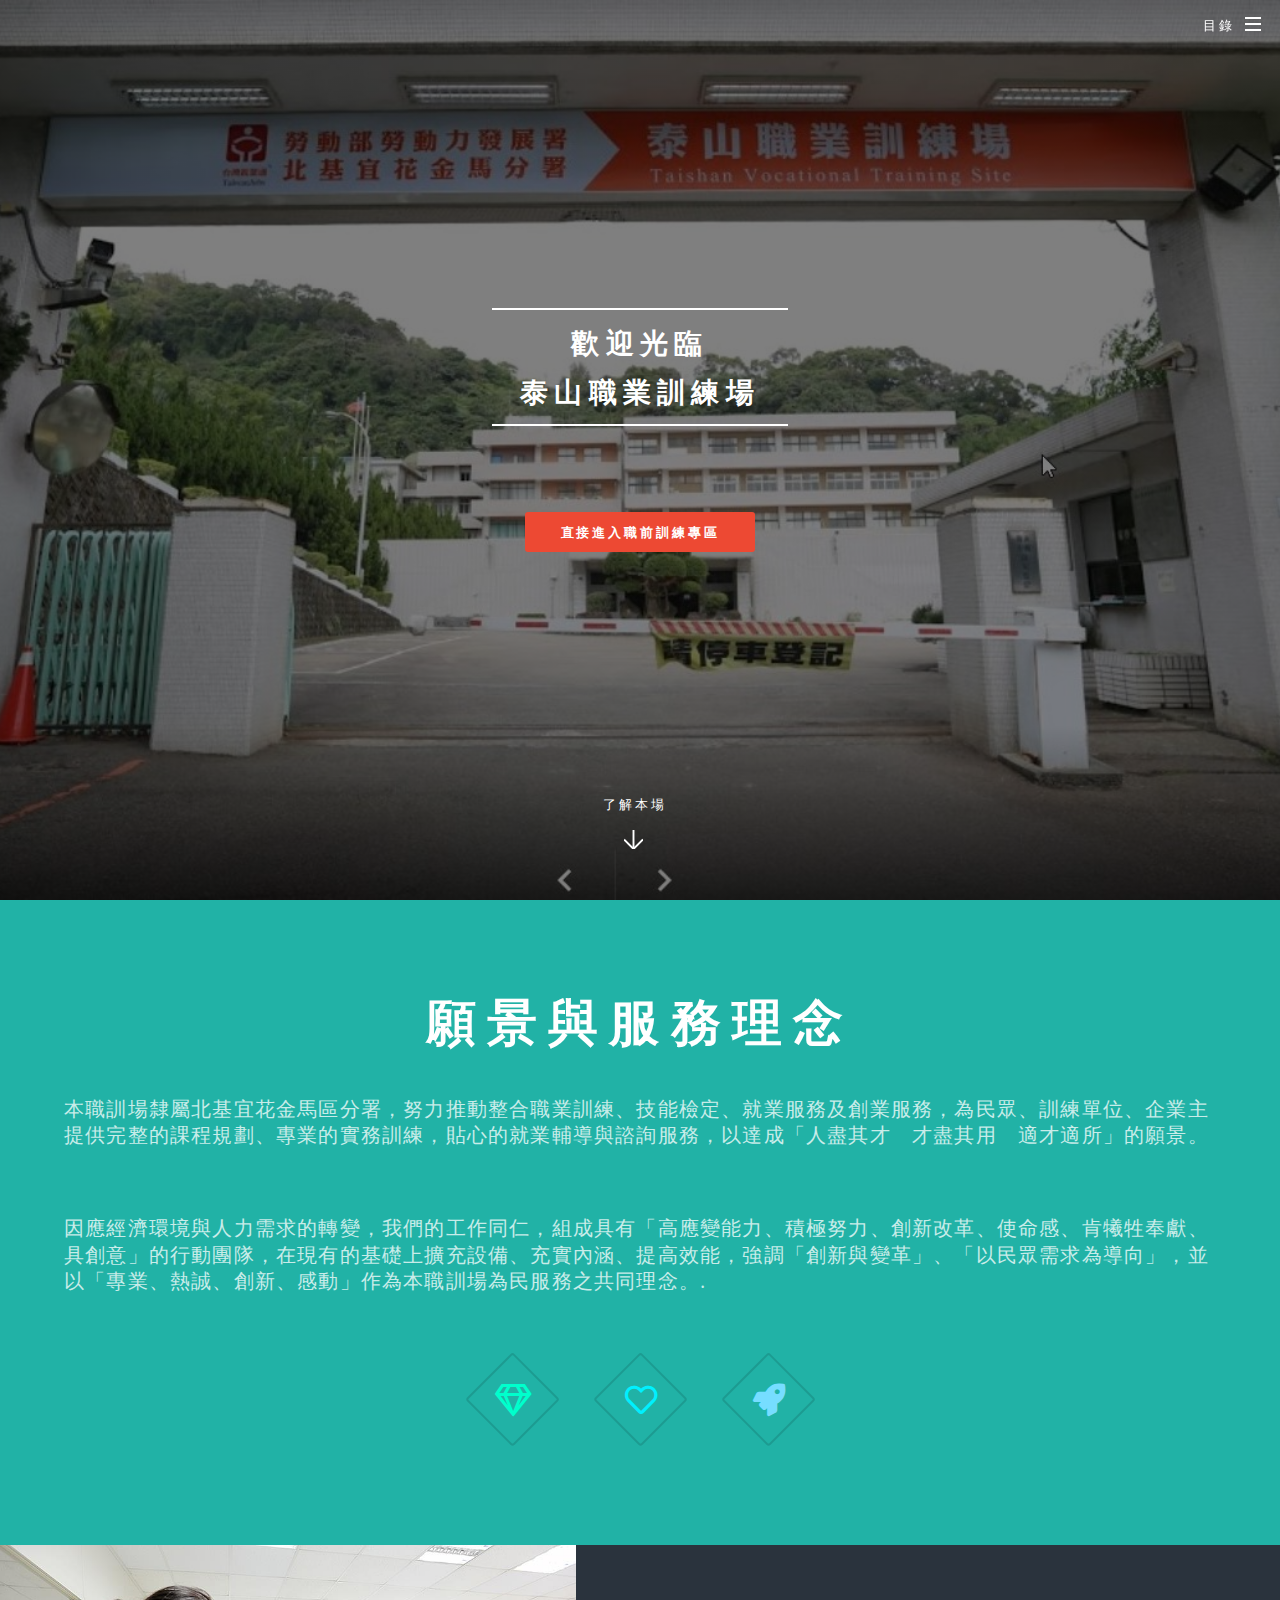
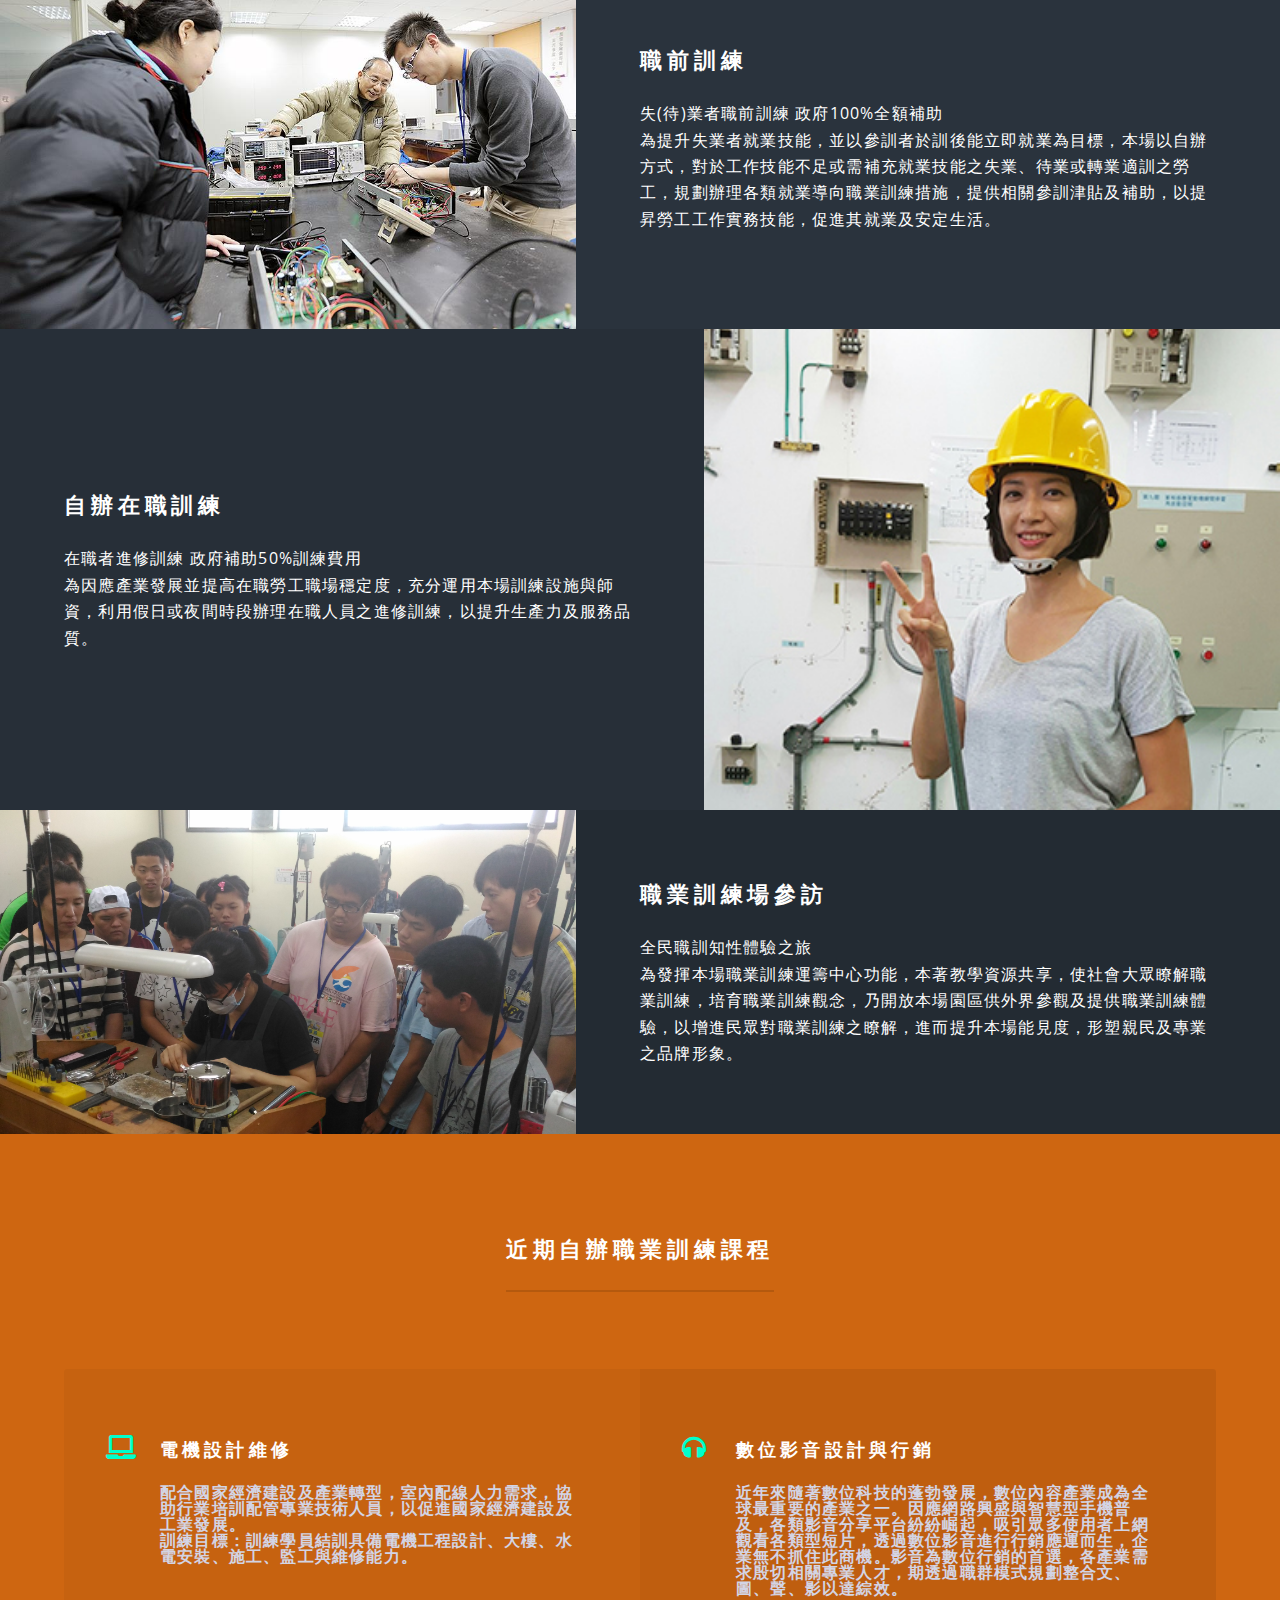
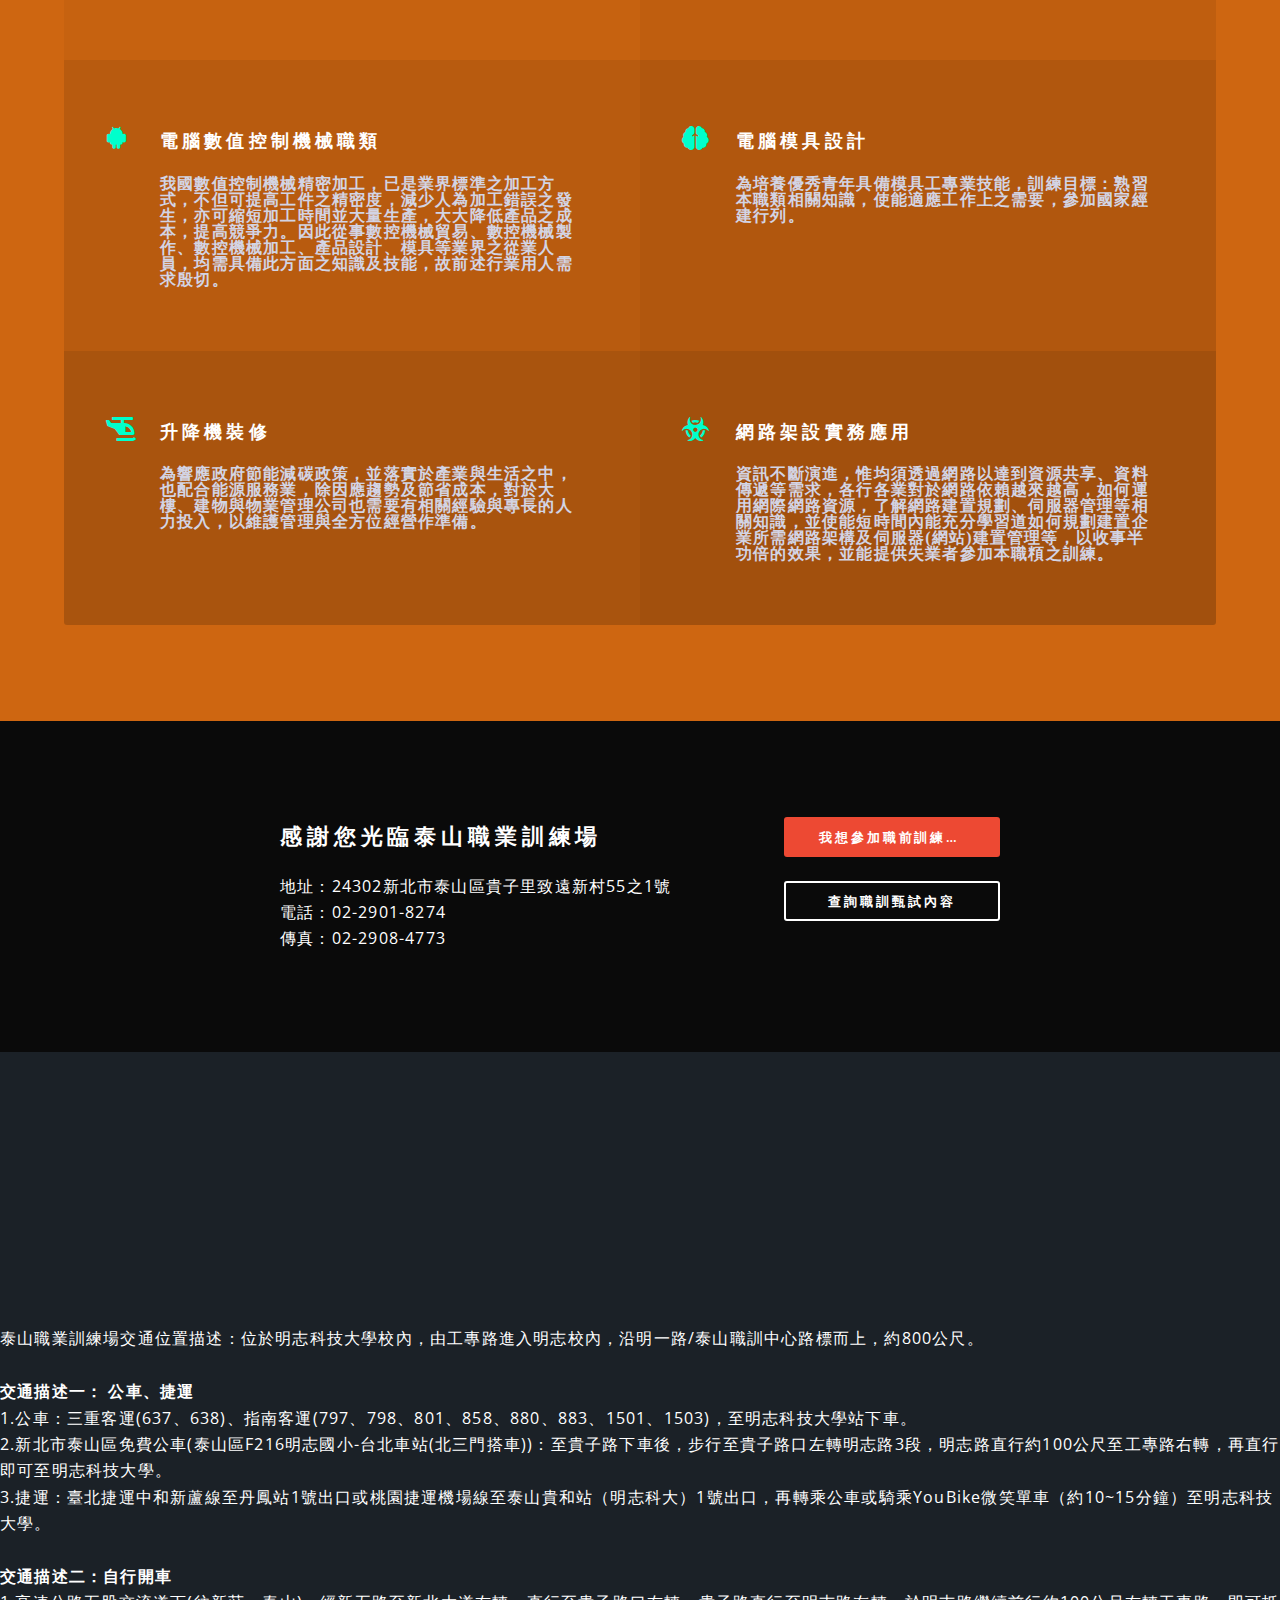
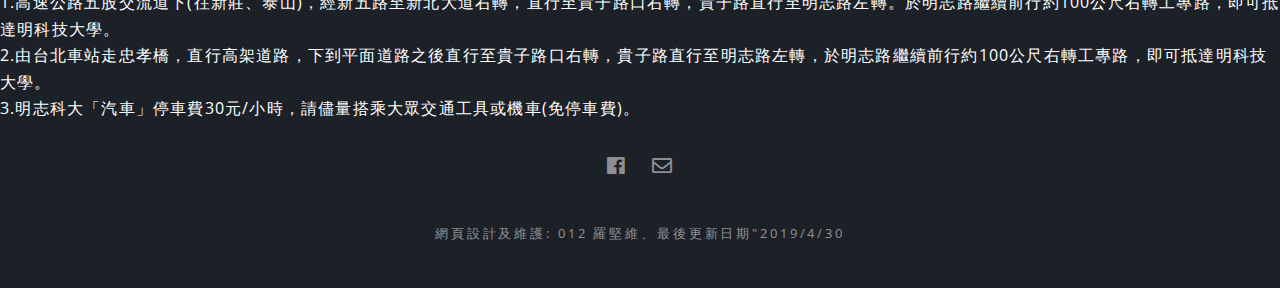
==== commit df79ce44: "修正1次" ====
--- a/index.html
+++ b/index.html
@@ -30,8 +30,9 @@
 											<li><a href="index.html">回首頁</a></li>
 											<li><a href="generic.html">職前訓練專區</a></li>
 											<li><a href="generic1.html">在職訓練專區</a></li>
-											<li><a href="generic2.html">甄選試題專區</a></li>
-											<!--<li><a href="generic3.html">職業訓練場參訪</a></li>
+											<li><a href="generic2.html">職業訓練場參訪</a></li>
+											<li><a href="generic3.html">甄選試題專區</a></li>
+											<!--
 											 
 										    <li><a href="#">Log In</a></li>  -->
 										</ul>
@@ -140,14 +141,36 @@
 									<BR>傳真：02-2908-4773</p>
 							</header>
 							<ul class="actions stacked">
-								<li><a href="generic.html" class="button fit primary">我想參加職訓課程</a></li>
-								<li><a href="generic1.html" class="button fit">查詢職訓甄試內容</a></li>
+								<li><a href="generic.html" class="button fit primary">我想參加職前訓練課程</a></li>
+								<li><a href="generic3.html" class="button fit">查詢職訓甄試內容</a></li>
 							</ul>
 						</div>
 					</section>
 
 				<!-- Footer -->
 					<footer id="footer">
+							<iframe allowfullscreen="" frameborder="0" height="250" src="https://www.google.com/maps/embed?pb=!1m18!1m12!1m3!1d5112.001483623302!2d121.4185768421463!3d25.043204345204877!2m3!1f0!2f0!3f0!3m2!1i1024!2i768!4f13.1!3m3!1m2!1s0x345d54fff95f4db7%3A0xc89e813a9f2a6379!2z5rOw5bGx6IG35qWt6KiT57e05aC0!5e0!3m2!1szh-TW!2stw!4v1483502099852" style="border-top: 0px; border-right: 0px; border-bottom: 0px; border-left: 0px" title="泰山地圖" width=100%></iframe>
+								
+								
+														
+								<div>
+								<p style="text-align: left">泰山職業訓練場交通位置描述：位於明志科技大學校內，由工專路進入明志校內，沿明一路/泰山職訓中心路標而上，約800公尺。<br /><br />
+									<strong>交通描述一：&nbsp;公車、捷運</strong><br />
+									1.公車：三重客運(637、638)、指南客運(797、798、801、858、880、883、1501、1503)，至明志科技大學站下車。<br />
+									2.新北市泰山區免費公車(泰山區F216明志國小-台北車站(北三門搭車))：至貴子路下車後，步行至貴子路口左轉明志路3段，明志路直行約100公尺至工專路右轉，再直行即可至明志科技大學。<br />
+									3.捷運：臺北捷運中和新蘆線至丹鳳站1號出口或桃園捷運機場線至泰山貴和站（明志科大）1號出口，再轉乘公車或騎乘YouBike微笑單車（約10~15分鐘）至明志科技大學。<br />
+									<br />
+									<strong>交通描述二：自行開車&nbsp;</strong><br />
+									1.高速公路五股交流道下(往新莊、泰山)，經新五路至新北大道右轉，直行至貴子路口右轉，貴子路直行至明志路左轉。於明志路繼續前行約100公尺右轉工專路，即可抵達明科技大學。<br />
+									2.由台北車站走忠孝橋，直行高架道路，下到平面道路之後直行至貴子路口右轉，貴子路直行至明志路左轉，於明志路繼續前行約100公尺右轉工專路，即可抵達明科技大學。<br />
+									3.明志科大「汽車」停車費30元/小時，請儘量搭乘大眾交通工具或機車(免停車費)。</p>
+									</div>
+									
+								
+
+
+
+
 						<ul class="icons">
 							
 							<li><a href="https://www.facebook.com/tsvts/" class="icon fab fa-facebook"><span class="label">Facebook</span></a></li>
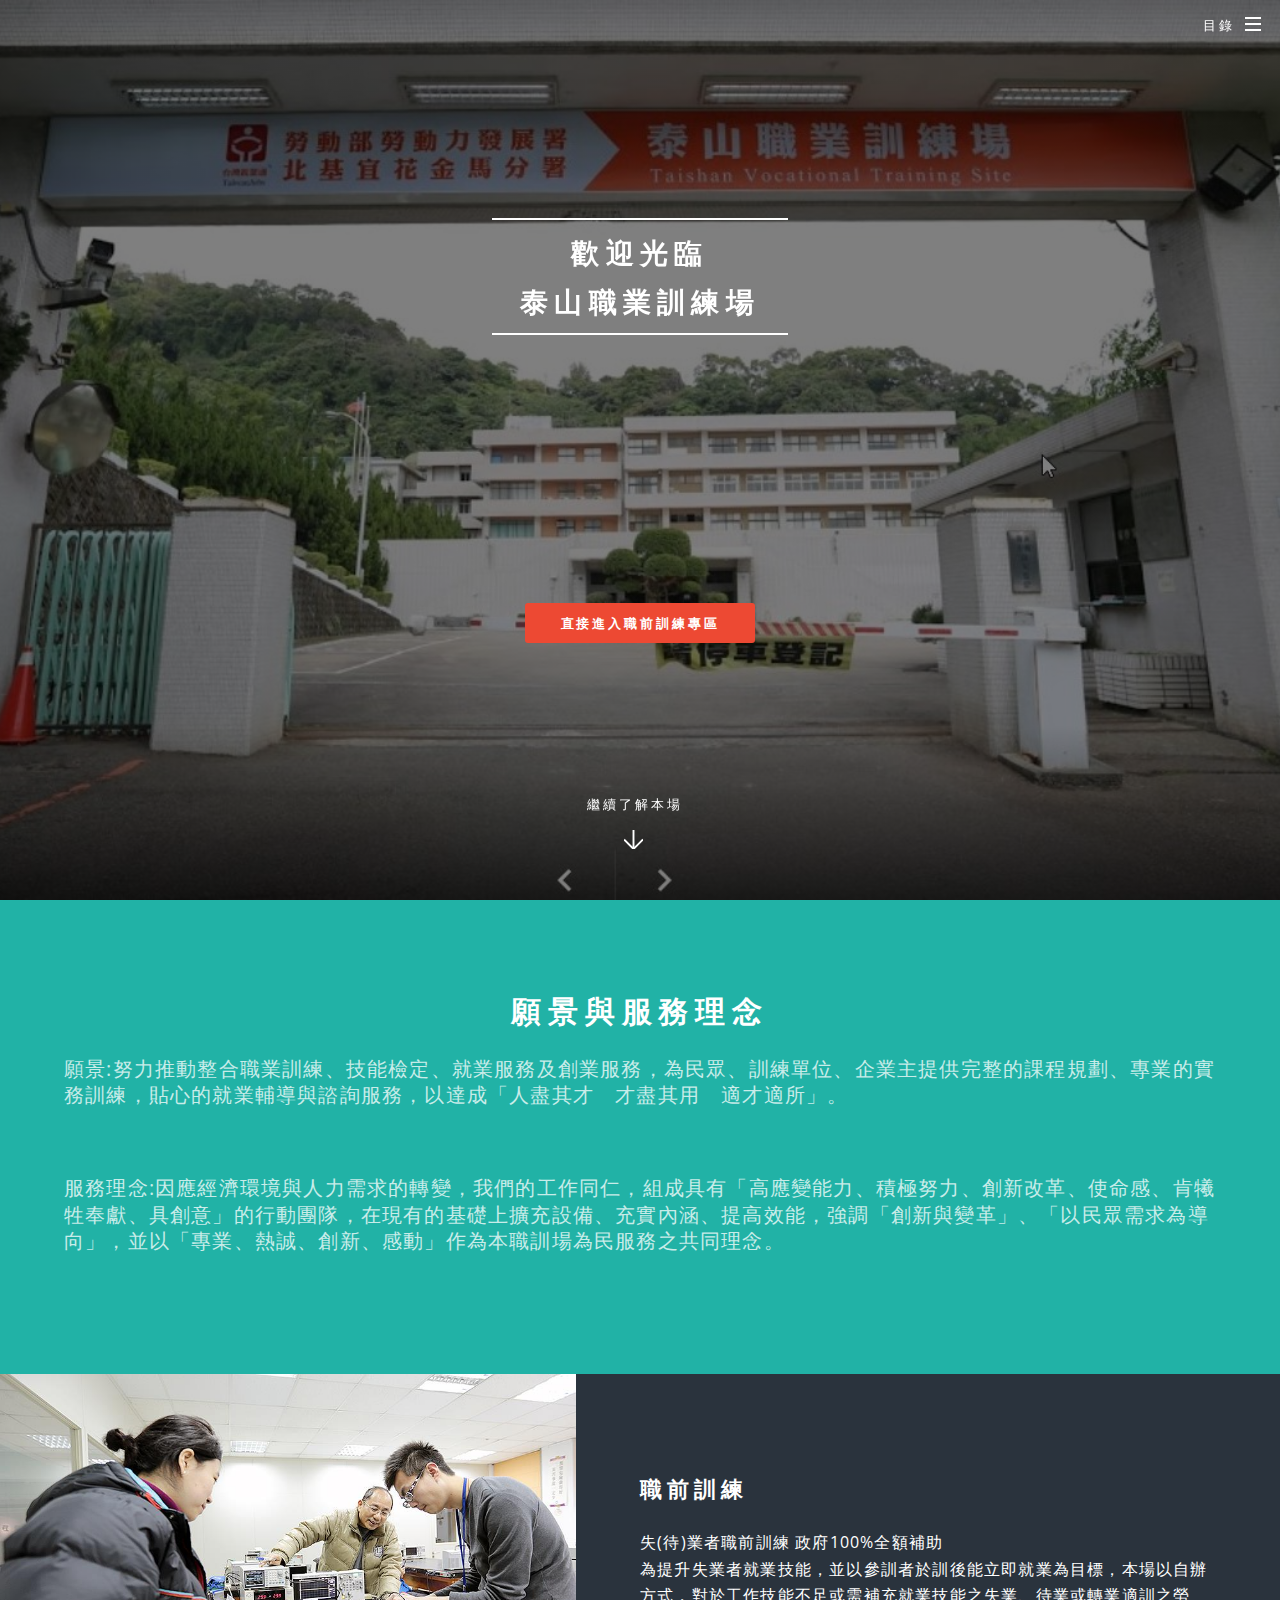
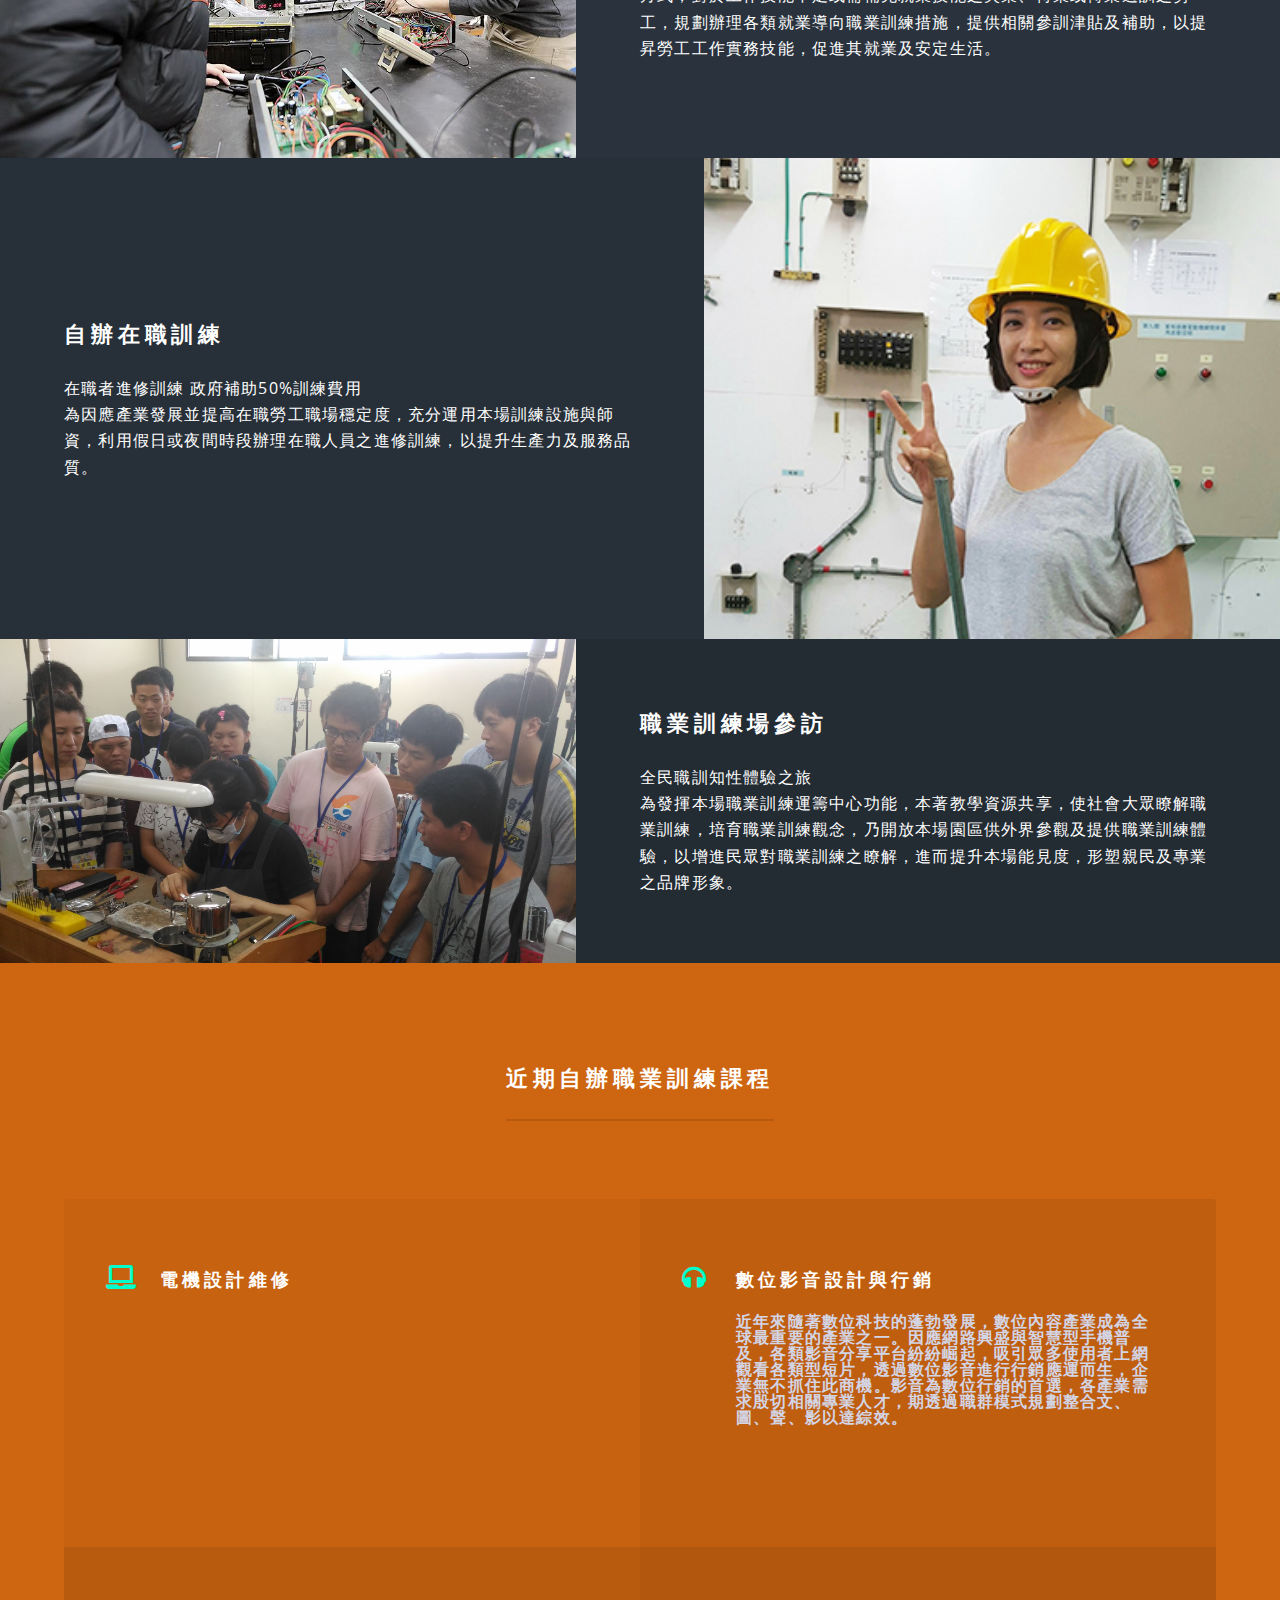
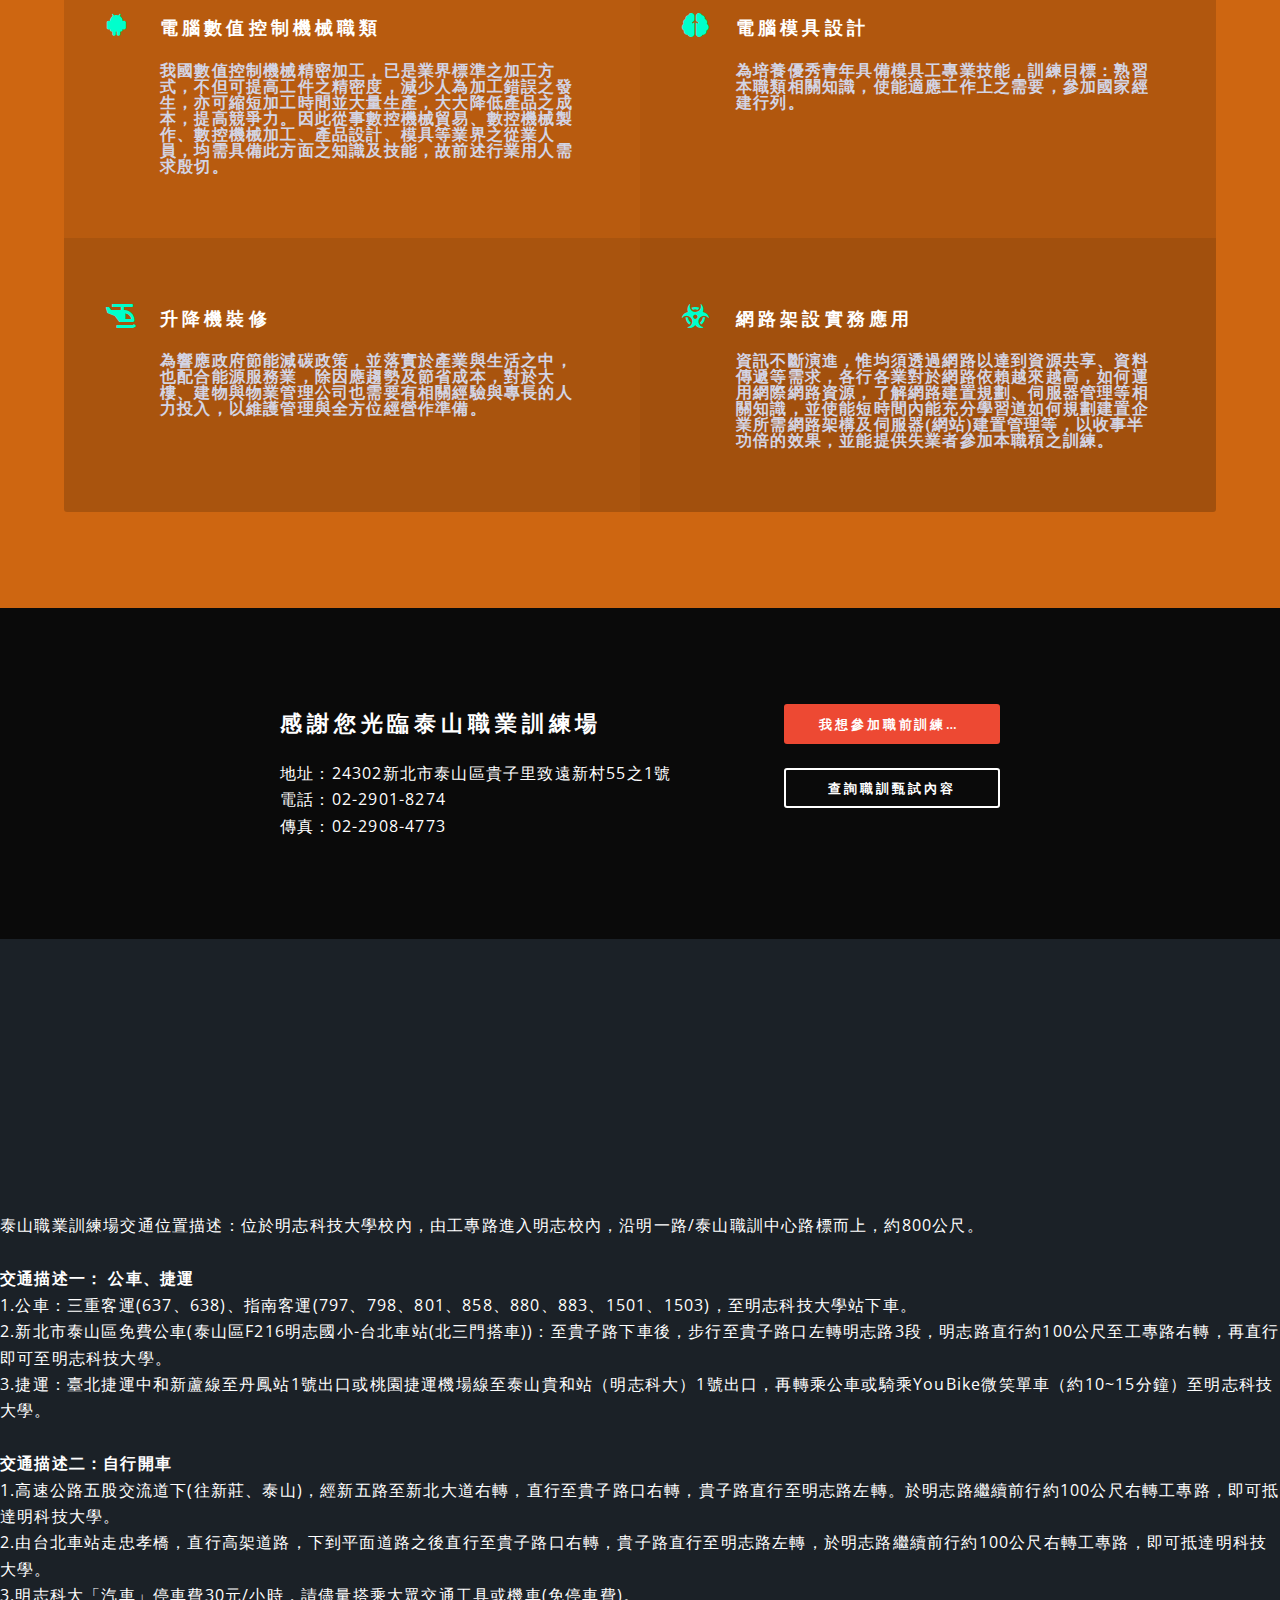
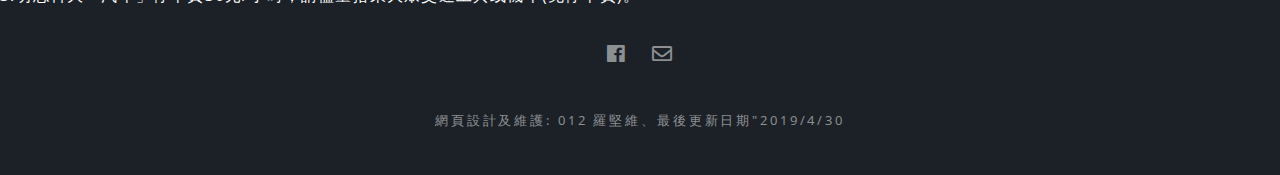
==== commit d7b5fcb7: "修改首頁內容" ====
--- a/index.html
+++ b/index.html
@@ -11,6 +11,7 @@
 		<meta name="viewport" content="width=device-width, initial-scale=1, user-scalable=no" />
 		<link rel="stylesheet" href="assets/css/main.css" />
 		<noscript><link rel="stylesheet" href="assets/css/noscript.css" /></noscript>
+		<link rel="shortcut icon" href="./images/favicon.ico" type="image/x-icon" >
 	</head>
 	<body class="landing is-preload">
 
@@ -46,30 +47,31 @@
 					<section id="banner">
 						<div class="inner">
 							<h2>歡迎光臨<br>泰山職業訓練場</h2>
-							<p>      <br />
+							<p><iframe Title="介紹影片" id="YouTube_" style="height:200px;" allowfullscreen="allowfullscreen" src="https://www.youtube.com/embed/Aai9IZHkRJY" ></iframe></P>
 							<!-- site template freebie<br /> 
 							crafted by <a href="http://html5up.net">HTML5 UP</a>.</p>-->
 							<ul class="actions special">
 								<li><a href="generic.html" class="button primary">直接進入職前訓練專區</a></li>
 							</ul>
-						</div>
-						<a href="#one" class="more scrolly">了解本場</a>
+							
+						</div>
+						<a href="#one" class="more scrolly">繼續了解本場</a>
 					</section>
 
 				<!-- One -->
 					<section id="one" class="wrapper style1 special">
 						<div class="inner">
 							<header class="major">
-								<h1 style="font-size: 50px">願景與服務理念</h1>
-								<p style="text-align: left ;font-size: 20px">本職訓場隸屬北基宜花金馬區分署，努力推動整合職業訓練、技能檢定、就業服務及創業服務，為民眾、訓練單位、企業主提供完整的課程規劃、專業的實務訓練，貼心的就業輔導與諮詢服務，以達成「人盡其才　才盡其用　適才適所」的願景。</p><br>
+								<h1 style="font-size: 30px">願景與服務理念</h1>
+								<p style="text-align: left ;font-size: 20px">願景:努力推動整合職業訓練、技能檢定、就業服務及創業服務，為民眾、訓練單位、企業主提供完整的課程規劃、專業的實務訓練，貼心的就業輔導與諮詢服務，以達成「人盡其才　才盡其用　適才適所」。</p><br>
 								<p style="text-align: left;font-size: 20px">
-								因應經濟環境與人力需求的轉變，我們的工作同仁，組成具有「高應變能力、積極努力、創新改革、使命感、肯犧牲奉獻、具創意」的行動團隊，在現有的基礎上擴充設備、充實內涵、提高效能，強調「創新與變革」、「以民眾需求為導向」，並以「專業、熱誠、創新、感動」作為本職訓場為民服務之共同理念。.</p>
+									服務理念:因應經濟環境與人力需求的轉變，我們的工作同仁，組成具有「高應變能力、積極努力、創新改革、使命感、肯犧牲奉獻、具創意」的行動團隊，在現有的基礎上擴充設備、充實內涵、提高效能，強調「創新與變革」、「以民眾需求為導向」，並以「專業、熱誠、創新、感動」作為本職訓場為民服務之共同理念。</p>
 							</header>
-							<ul class="icons major">
+						<!--	<ul class="icons major">
 								<li><span class="icon far fa-gem major style1"><span class="label">Lorem</span></span></li>
 								<li><span class="icon far fa-heart major style2"><span class="label">Ipsum</span></span></li>
 								<li><span class="icon fas fa-rocket major style3"><span class="label">Dolor</span></span></li>
-							</ul>
+							</ul>-->
 						</div>
 					</section>
 
@@ -100,12 +102,13 @@
 						<div class="inner">
 							<header class="major">
 								<h2>近期自辦職業訓練課程</h2>
-								<!--<p></p>-->
+									<!--<p></p>-->
 							</header>
 							<ul class="features">
 								<li class="icon fas fa-laptop">
 									<h3>電機設計維修</h3>
-									<p>配合國家經濟建設及產業轉型，室內配線人力需求，協助行業培訓配管專業技術人員，以促進國家經濟建設及工業發展。<br>訓練目標：訓練學員結訓具備電機工程設計、大樓、水電安裝、施工、監工與維修能力。</p>
+								<!--	<p>配合國家經濟建設及產業轉型，室內配線人力需求，協助行業培訓配管專業技術人員，以促進國家經濟建設及工業發展。<br>訓練目標：訓練學員結訓具備電機工程設計、大樓、水電安裝、施工、監工與維修能力。</p>-->
+								<iframe Title="介紹影片" id="YouTube_" style="height:200px;" allowfullscreen="allowfullscreen" src="https://www.youtube.com/embed/jJR3KrQOwvY" ></iframe>
 								</li>
 								<li class="icon fas fa-headphones">
 									<h3>數位影音設計與行銷</h3>
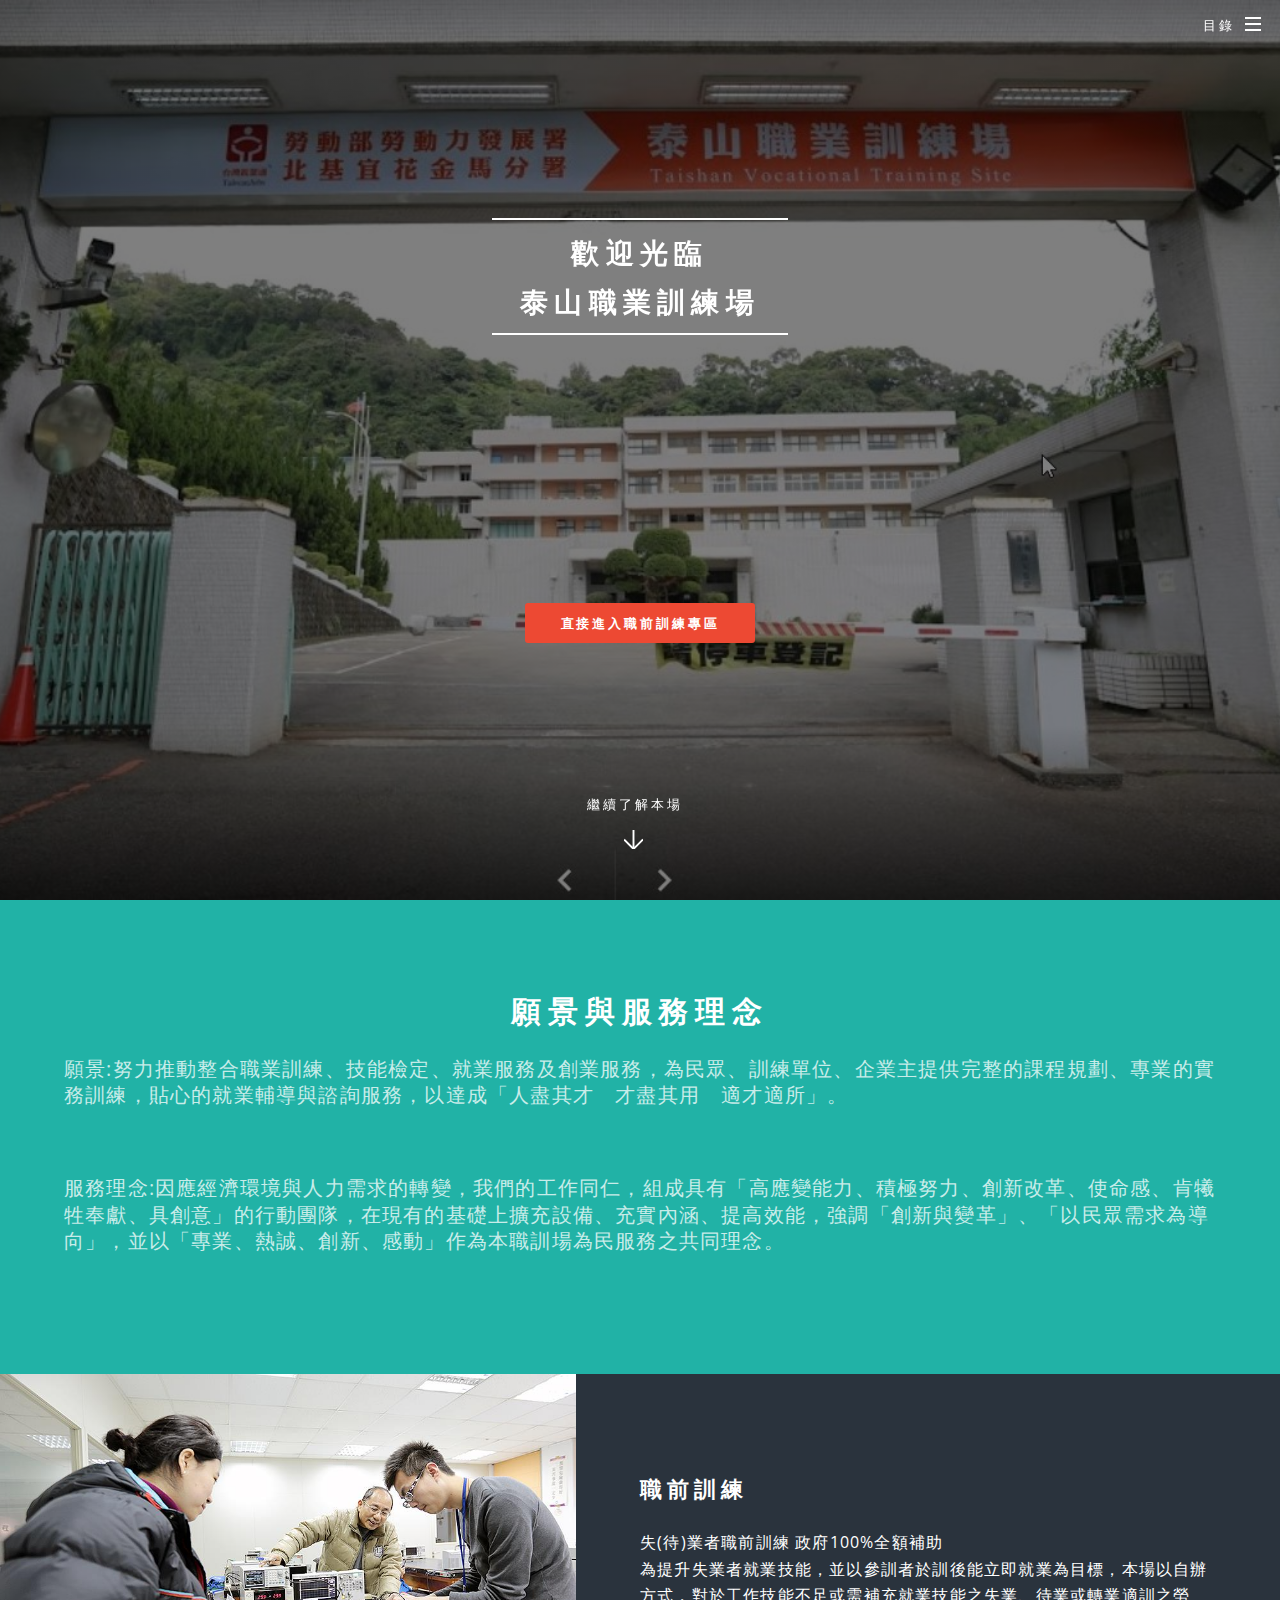
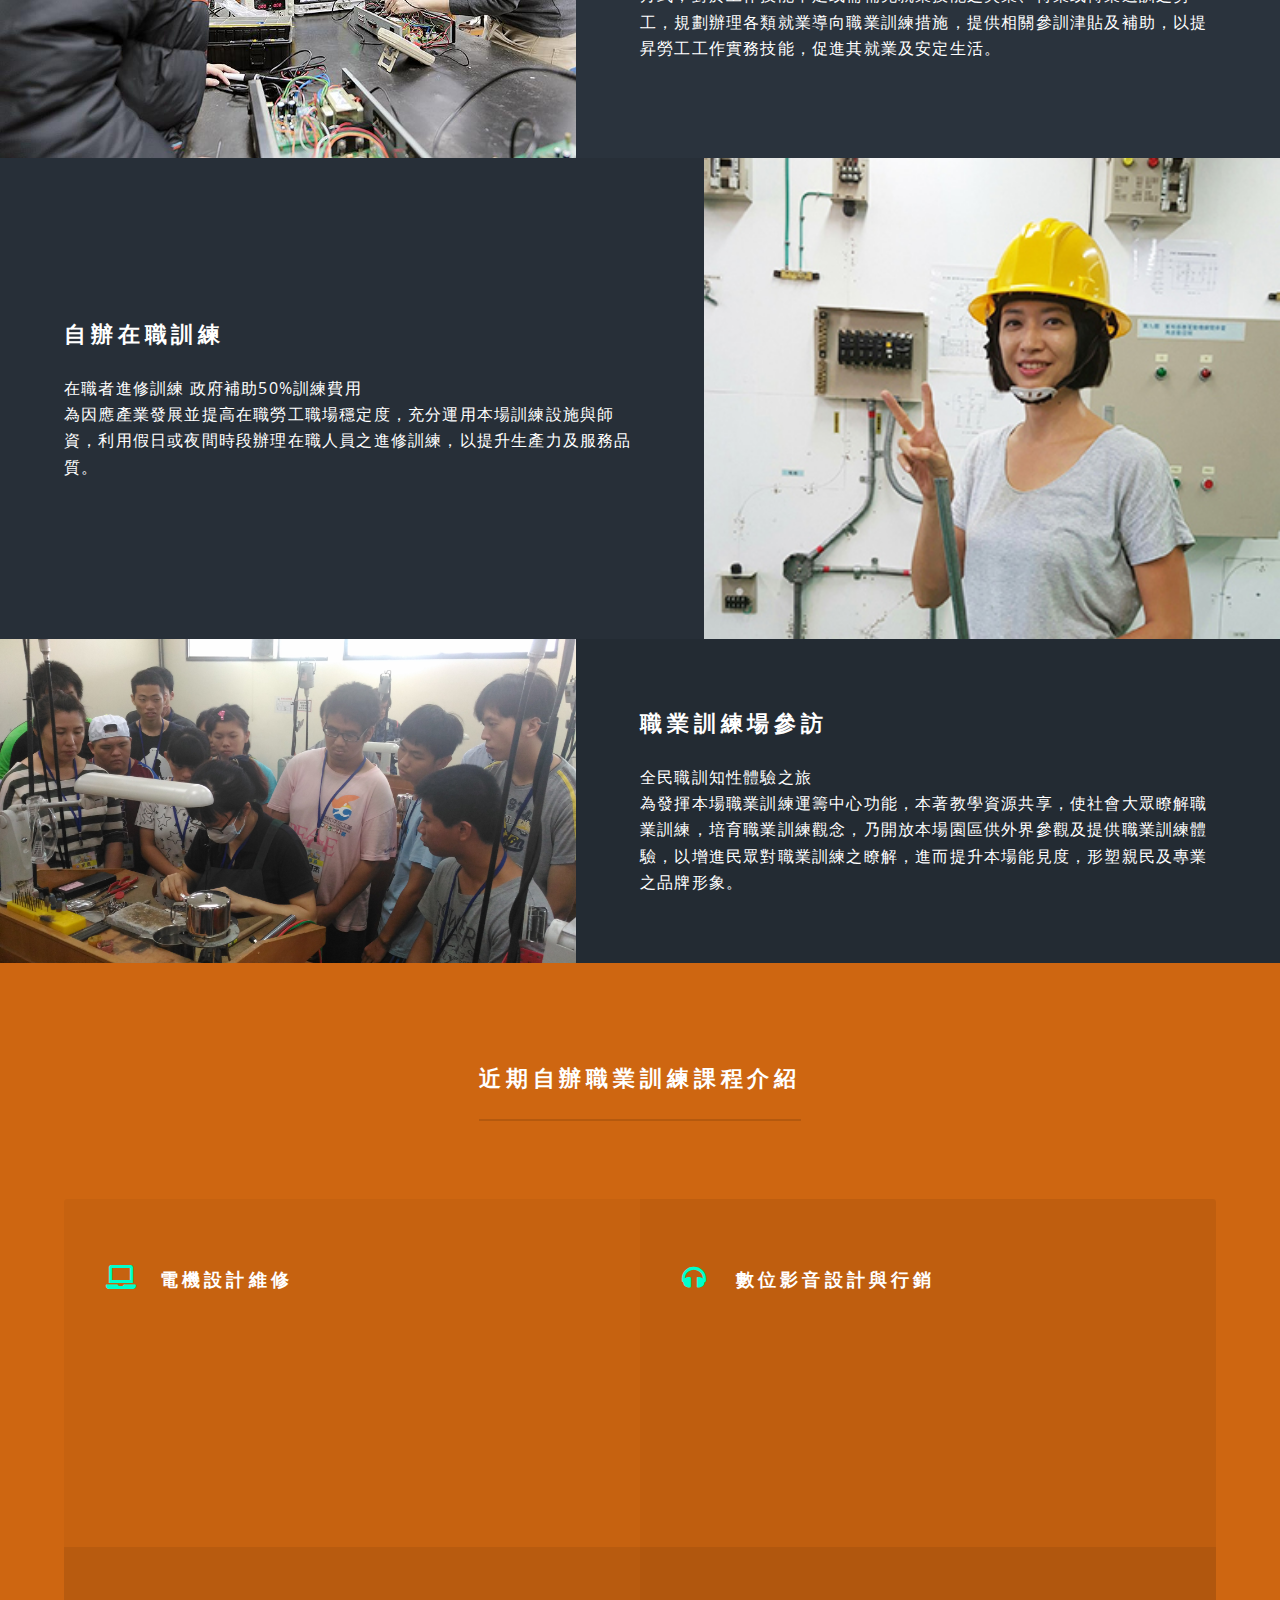
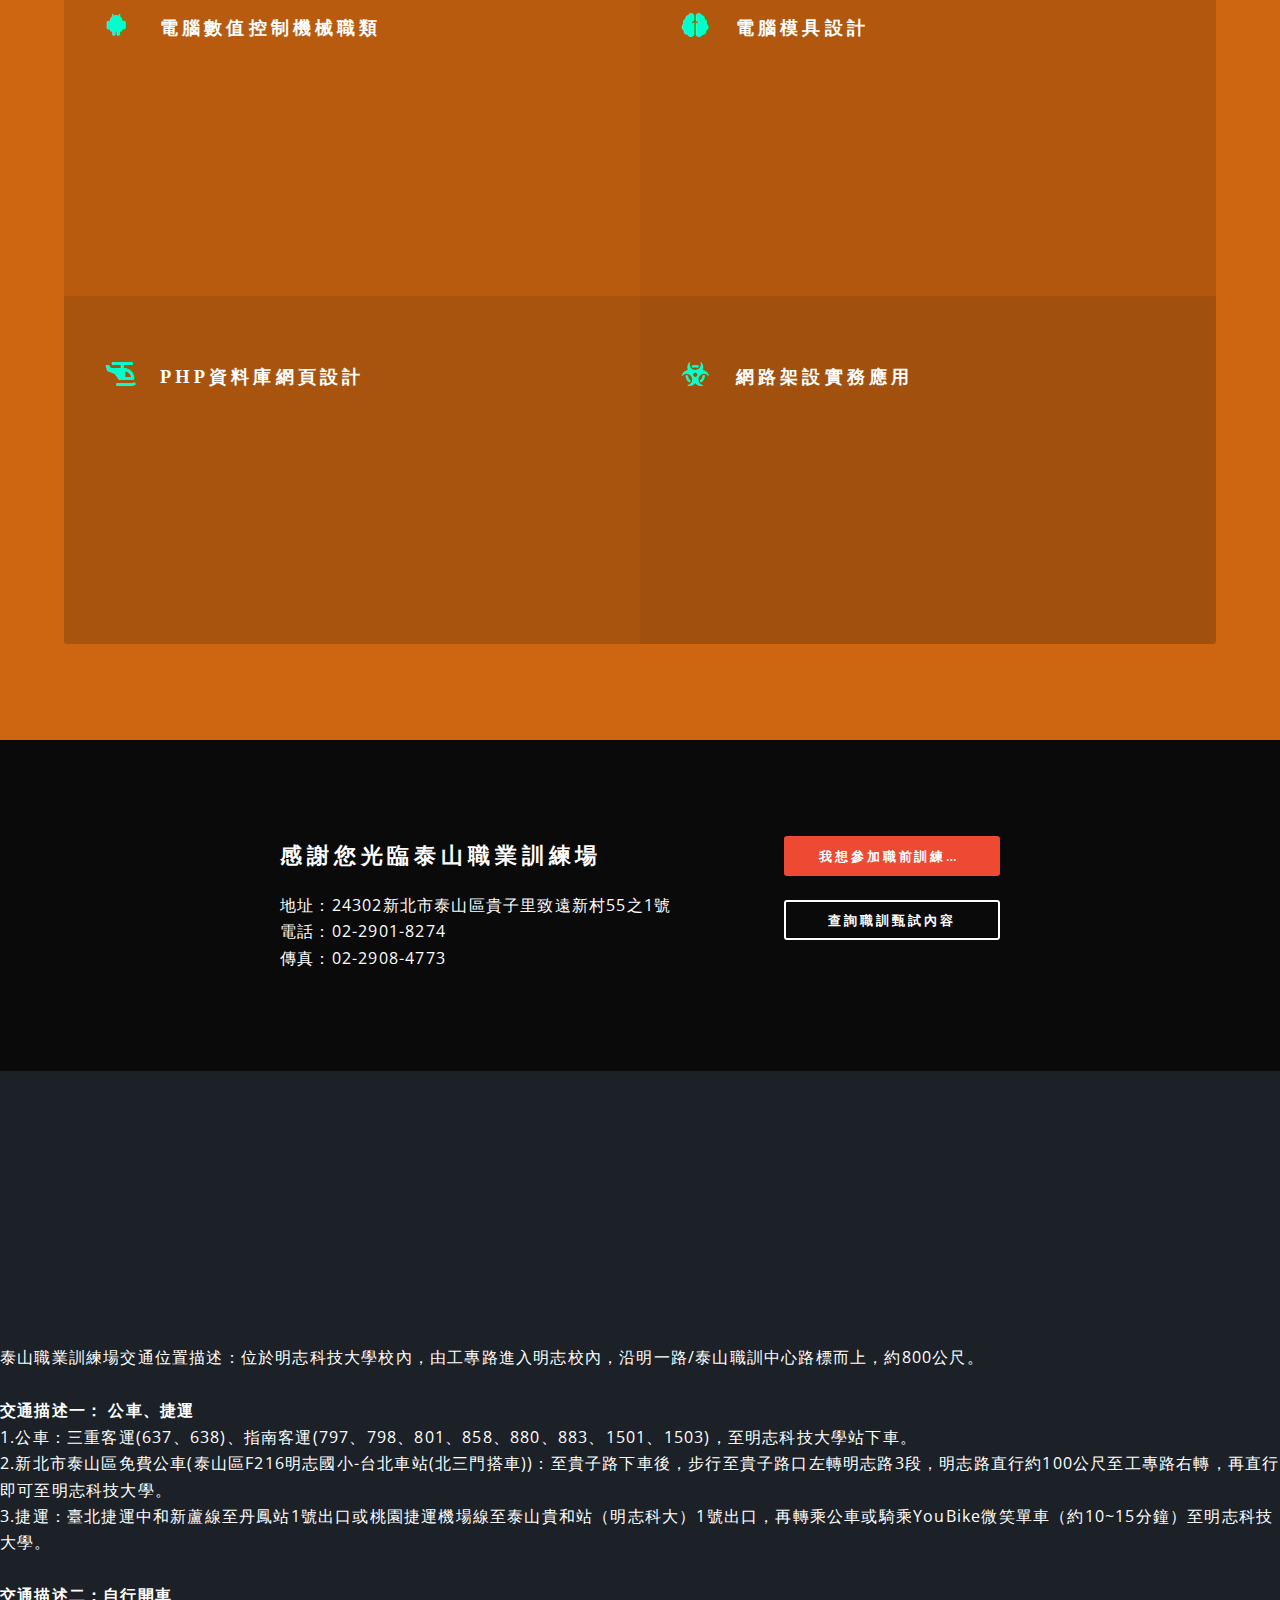
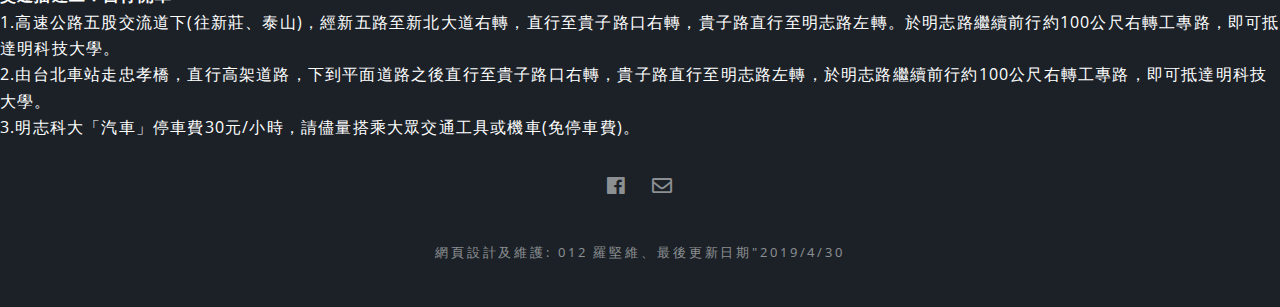
==== commit 705741df: "職業課程文字改為影片" ====
--- a/index.html
+++ b/index.html
@@ -101,34 +101,40 @@
 					<section id="three" class="wrapper style3 special">
 						<div class="inner">
 							<header class="major">
-								<h2>近期自辦職業訓練課程</h2>
+								<h2>近期自辦職業訓練課程介紹</h2>
 									<!--<p></p>-->
 							</header>
 							<ul class="features">
 								<li class="icon fas fa-laptop">
 									<h3>電機設計維修</h3>
 								<!--	<p>配合國家經濟建設及產業轉型，室內配線人力需求，協助行業培訓配管專業技術人員，以促進國家經濟建設及工業發展。<br>訓練目標：訓練學員結訓具備電機工程設計、大樓、水電安裝、施工、監工與維修能力。</p>-->
-								<iframe Title="介紹影片" id="YouTube_" style="height:200px;" allowfullscreen="allowfullscreen" src="https://www.youtube.com/embed/jJR3KrQOwvY" ></iframe>
+								<iframe Title="電機設計維修" id="YouTube_" style="height:200px;" allowfullscreen="allowfullscreen" src="https://www.youtube.com/embed/jJR3KrQOwvY" ></iframe>
 								</li>
 								<li class="icon fas fa-headphones">
 									<h3>數位影音設計與行銷</h3>
-									<p>近年來隨著數位科技的蓬勃發展，數位內容產業成為全球最重要的產業之一。因應網路興盛與智慧型手機普及，各類影音分享平台紛紛崛起，吸引眾多使用者上網觀看各類型短片，透過數位影音進行行銷應運而生，企業無不抓住此商機。影音為數位行銷的首選，各產業需求殷切相關專業人才，期透過職群模式規劃整合文、圖、聲、影以達綜效。</p>
+								<!--	<p>近年來隨著數位科技的蓬勃發展，數位內容產業成為全球最重要的產業之一。因應網路興盛與智慧型手機普及，各類影音分享平台紛紛崛起，吸引眾多使用者上網觀看各類型短片，透過數位影音進行行銷應運而生，企業無不抓住此商機。影音為數位行銷的首選，各產業需求殷切相關專業人才，期透過職群模式規劃整合文、圖、聲、影以達綜效。</p>-->
+									<iframe Title="數位影音設計與行銷" id="YouTube_" style="height:200px;" allowfullscreen="allowfullscreen" src="https://www.youtube.com/embed/evecQAmyK-I" ></iframe>
 								</li>
 								<li class="icon fas fa-android">
 									<h3>電腦數值控制機械職類</h3>
-									<p>我國數值控制機械精密加工，已是業界標準之加工方式，不但可提高工件之精密度，減少人為加工錯誤之發生，亦可縮短加工時間並大量生產，大大降低產品之成本，提高競爭力。因此從事數控機械貿易、數控機械製作、數控機械加工、產品設計、模具等業界之從業人員，均需具備此方面之知識及技能，故前述行業用人需求殷切。</p>
+								<!--	<p>我國數值控制機械精密加工，已是業界標準之加工方式，不但可提高工件之精密度，減少人為加工錯誤之發生，亦可縮短加工時間並大量生產，大大降低產品之成本，提高競爭力。因此從事數控機械貿易、數控機械製作、數控機械加工、產品設計、模具等業界之從業人員，均需具備此方面之知識及技能，故前述行業用人需求殷切。</p>-->
+								<iframe Title="電腦數值控制機械" id="YouTube_" style="height:200px;" allowfullscreen="allowfullscreen" src="https://www.youtube.com/embed/3if06ZEgUZ8 " ></iframe>
 								</li>
 								<li class="icon fas fa-brain">
 									<h3>電腦模具設計</h3>
-									<p>為培養優秀青年具備模具工專業技能，訓練目標：熟習本職類相關知識，使能適應工作上之需要，參加國家經建行列。</p>
+								<!--	<p>為培養優秀青年具備模具工專業技能，訓練目標：熟習本職類相關知識，使能適應工作上之需要，參加國家經建行列。</p>-->
+								<iframe Title="電腦模具設計" id="YouTube_" style="height:200px;" allowfullscreen="allowfullscreen" src="https://www.youtube.com/embed/QkMzyb79khg" ></iframe>
 								</li>
 								<li class="icon fa fa-helicopter">
-									<h3>升降機裝修</h3>
-									<p>為響應政府節能減碳政策，並落實於產業與生活之中，也配合能源服務業，除因應趨勢及節省成本，對於大樓、建物與物業管理公司也需要有相關經驗與專長的人力投入，以維護管理與全方位經營作準備。</p>
+									<h3>PHP資料庫網頁設計</h3>
+								<!--<p>為響應政府節能減碳政策，並落實於產業與生活之中，也配合能源服務業，除因應趨勢及節省成本，對於大樓、建物與物業管理公司也需要有相關經驗與專長的人力投入，以維護管理與全方位經營作準備。</p> -->
+								<iframe Title="PHP資料庫網頁設計" id="YouTube_" style="height:200px;" allowfullscreen="allowfullscreen" src="https://www.youtube.com/embed/DzN1czwBaK4" ></iframe>
+								
 								</li>
 								<li class="icon fa fa-biohazard">
 									<h3>網路架設實務應用</h3>
-									<p>資訊不斷演進，惟均須透過網路以達到資源共享、資料傳遞等需求，各行各業對於網路依賴越來越高，如何運用網際網路資源，了解網路建置規劃、伺服器管理等相關知識，並使能短時間內能充分學習道如何規劃建置企業所需網路架構及伺服器(網站)建置管理等，以收事半功倍的效果，並能提供失業者參加本職頪之訓練。</p>							
+								<!--	<p>資訊不斷演進，惟均須透過網路以達到資源共享、資料傳遞等需求，各行各業對於網路依賴越來越高，如何運用網際網路資源，了解網路建置規劃、伺服器管理等相關知識，並使能短時間內能充分學習道如何規劃建置企業所需網路架構及伺服器(網站)建置管理等，以收事半功倍的效果，並能提供失業者參加本職頪之訓練。</p>-->
+								<iframe Title="網路架設實務應用" id="YouTube_" style="height:200px;" allowfullscreen="allowfullscreen" src="https://www.youtube.com/embed/TQ0Nu27DsB0" ></iframe>							
 								</li>
 							</ul>
 						</div>
